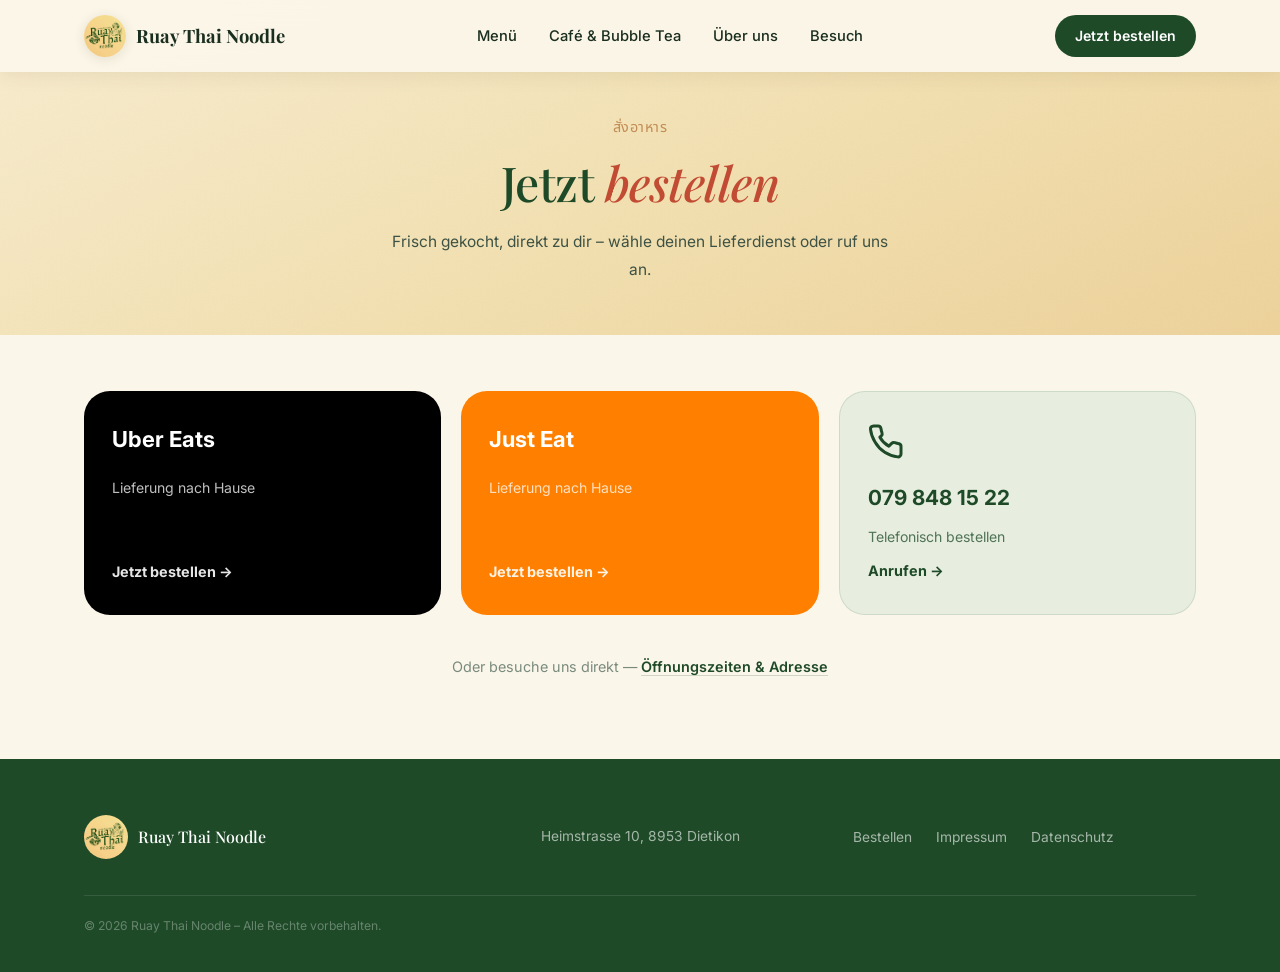
==== bestellen.html @ c6b11871 "Consolidate CSS/JS, unify nav, replace shop with delivery links - Migrate index.html to shared style" ====
<!DOCTYPE html>
<html lang="de">
<head>
  <meta charset="UTF-8" />
  <meta name="viewport" content="width=device-width, initial-scale=1.0" />

  <title>Bestellen – Ruay Thai Noodle Dietikon</title>
  <meta name="description" content="Thai Essen bestellen bei Ruay Thai Noodle in Dietikon – über Uber Eats, Just Eat oder telefonisch unter 079 848 15 22." />
  <link rel="canonical" href="https://ruay-thai-noodle.ch/bestellen" />

  <meta property="og:type"        content="website" />
  <meta property="og:url"         content="https://ruay-thai-noodle.ch/bestellen" />
  <meta property="og:title"       content="Bestellen – Ruay Thai Noodle" />
  <meta property="og:description" content="Thai Essen bestellen über Uber Eats, Just Eat oder telefonisch." />
  <meta property="og:image"       content="https://ruay-thai-noodle.ch/Bilder/thai_streetfood.jpg" />

  <link rel="icon"             href="Bilder/Logo.avif" type="image/avif" />
  <link rel="apple-touch-icon" href="Bilder/Logo.avif" />
  <meta name="theme-color" content="#1E4A28" />

  <link rel="preconnect" href="https://fonts.googleapis.com" />
  <link rel="preconnect" href="https://fonts.gstatic.com" crossorigin />
  <link href="https://fonts.googleapis.com/css2?family=Playfair+Display:ital,wght@0,500;0,700;1,500&family=Inter:wght@300;400;500;600&family=Noto+Sans+Thai:wght@400;600&display=swap" rel="stylesheet" />

  <link rel="stylesheet" href="assets/css/style.css" />

  <script type="application/ld+json">
  {
    "@context": "https://schema.org",
    "@type": "BreadcrumbList",
    "itemListElement": [
      { "@type": "ListItem", "position": 1, "name": "Startseite", "item": "https://ruay-thai-noodle.ch" },
      { "@type": "ListItem", "position": 2, "name": "Bestellen", "item": "https://ruay-thai-noodle.ch/bestellen" }
    ]
  }
  </script>
</head>

<body>

  <!-- ══════════════════════════════════════════════
       NAVIGATION
  ══════════════════════════════════════════════ -->
  <header id="navbar" class="scrolled visible" role="banner">
    <div class="container">
      <div class="nav-inner">

        <a href="/" class="nav-brand" aria-label="Ruay Thai Noodle – Startseite">
          <div class="nav-logo">
            <img src="Bilder/Logo.avif" alt="Ruay Thai Noodle Logo" width="48" height="48" />
          </div>
          <span class="nav-brand-name">Ruay Thai Noodle</span>
        </a>

        <nav aria-label="Hauptnavigation">
          <ul>
            <li><a href="/#menu">Menü</a></li>
            <li><a href="/#cafe">Café &amp; Bubble Tea</a></li>
            <li><a href="/#ueber-uns">Über uns</a></li>
            <li><a href="/#besuch">Besuch</a></li>
          </ul>
        </nav>

        <a href="/bestellen" class="nav-cta">Jetzt bestellen</a>

        <button class="hamburger" id="hamburger" aria-label="Menü öffnen" aria-expanded="false">
          <span></span><span></span><span></span>
        </button>

      </div>
    </div>
  </header>

  <div class="nav-mobile" id="navMobile" role="dialog" aria-label="Mobilnavigation">
    <ul>
      <li><a href="/#menu">Menü</a></li>
      <li><a href="/#cafe">Café &amp; Bubble Tea</a></li>
      <li><a href="/#ueber-uns">Über uns</a></li>
      <li><a href="/#besuch">Besuch</a></li>
    </ul>
    <a href="/bestellen" class="mobile-cta">Jetzt bestellen</a>
  </div>


  <!-- ══════════════════════════════════════════════
       BANNER
  ══════════════════════════════════════════════ -->
  <div class="order-banner grain">
    <div class="container">
      <p class="order-banner-thai">สั่งอาหาร</p>
      <h1>Jetzt <em>bestellen</em></h1>
      <p class="order-banner-sub">Frisch gekocht, direkt zu dir – wähle deinen Lieferdienst oder ruf uns an.</p>
    </div>
  </div>


  <!-- ══════════════════════════════════════════════
       BESTELLOPTIONEN
  ══════════════════════════════════════════════ -->
  <main>
    <div class="container">
      <div class="order-options">

        <!-- Uber Eats -->
        <a href="https://www.ubereats.com/ch-de/store/ruay-thai-noodle-takeaway/bPU6_3ZpRoq9q1JwL7ssKA" target="_blank" rel="noopener noreferrer" class="order-card order-card--uber">
          <div class="order-card-logo">
            <svg width="120" height="32" viewBox="0 0 120 32" fill="none" aria-label="Uber Eats">
              <text x="0" y="24" font-family="'Inter', sans-serif" font-size="22" font-weight="700" fill="#fff">Uber Eats</text>
            </svg>
          </div>
          <p class="order-card-desc">Lieferung nach Hause</p>
          <span class="order-card-cta">Jetzt bestellen →</span>
        </a>

        <!-- Just Eat -->
        <a href="https://www.just-eat.ch/speisekarte/ruay-thai-nudeln" target="_blank" rel="noopener noreferrer" class="order-card order-card--justeat">
          <div class="order-card-logo">
            <svg width="110" height="32" viewBox="0 0 110 32" fill="none" aria-label="Just Eat">
              <text x="0" y="24" font-family="'Inter', sans-serif" font-size="22" font-weight="700" fill="#fff">Just Eat</text>
            </svg>
          </div>
          <p class="order-card-desc">Lieferung nach Hause</p>
          <span class="order-card-cta">Jetzt bestellen →</span>
        </a>

        <!-- Telefon -->
        <a href="tel:+41798481522" class="order-card order-card--phone">
          <div class="order-card-logo">
            <svg width="36" height="36" viewBox="0 0 24 24" fill="none" stroke="currentColor" stroke-width="2" stroke-linecap="round" stroke-linejoin="round" aria-hidden="true">
              <path d="M22 16.92v3a2 2 0 0 1-2.18 2 19.79 19.79 0 0 1-8.63-3.07A19.5 19.5 0 0 1 4.69 12 19.79 19.79 0 0 1 1.65 3.44 2 2 0 0 1 3.62 1.26h3a2 2 0 0 1 2 1.72 12.84 12.84 0 0 0 .7 2.81 2 2 0 0 1-.45 2.11L7.91 8.77a16 16 0 0 0 6 6l1.87-1.87a2 2 0 0 1 2.11-.45 12.84 12.84 0 0 0 2.81.7A2 2 0 0 1 22 15.25z"/>
            </svg>
          </div>
          <p class="order-card-number">079 848 15 22</p>
          <p class="order-card-desc">Telefonisch bestellen</p>
          <span class="order-card-cta">Anrufen →</span>
        </a>

      </div>

      <p class="order-note">
        Oder besuche uns direkt — <a href="/#besuch">Öffnungszeiten &amp; Adresse</a>
      </p>
    </div>
  </main>


  <!-- Footer -->
  <footer>
    <div class="container">
      <div class="footer-inner">
        <div class="footer-brand">
          <div class="footer-logo">
            <img src="Bilder/Logo.avif" alt="Ruay Thai Noodle Logo" width="44" height="44" />
          </div>
          <span class="footer-name">Ruay Thai Noodle</span>
        </div>
        <div class="footer-address">
          Heimstrasse 10, 8953 Dietikon
        </div>
        <nav class="footer-nav" aria-label="Footer Navigation">
          <a href="/bestellen">Bestellen</a>
          <a href="/impressum">Impressum</a>
          <a href="/datenschutz">Datenschutz</a>
        </nav>
      </div>
      <hr class="footer-divider" />
      <div class="footer-bottom">
        <p class="footer-copy">&copy; <span id="year"></span> Ruay Thai Noodle – Alle Rechte vorbehalten.</p>
      </div>
    </div>
  </footer>


  <script src="assets/js/main.js" defer></script>
</body>
</html>
---- assets/css/style.css ----
/* ============================================================
   RUAY THAI NOODLE — Global Stylesheet
   Fonts loaded via <link> in HTML
   ============================================================ */

/* ─── Design Tokens ─── */
:root {
  --bg-from:    #F8EDD0;
  --bg-mid:     #F2DFAF;
  --bg-to:      #EDD199;
  --green:      #1E4A28;
  --green-mid:  #2E6B3E;
  --chili:      #C24B33;
  --ocher:      #B5773D;
  --cream:      #FBF6EA;
  --calm-green: #E7EEDF;
  --white:      #FEFCF7;
  --text:       #1A2E1F;
  --text-mid:   #3D5244;
  --text-light: #7A8B7E;

  --shadow-sm:  0 2px 12px rgba(74,52,20,.12);
  --shadow-md:  0 4px 28px rgba(74,52,20,.16);
  --shadow-lg:  0 10px 52px rgba(74,52,20,.22);

  --r-sm:   16px;
  --r-md:   26px;
  --r-lg:   44px;
  --r-pill: 50px;

  --nav-h: 72px;
  --t:     .32s cubic-bezier(.4,0,.2,1);
}

/* ─── Reset ─── */
*, *::before, *::after { box-sizing: border-box; margin: 0; padding: 0; }
html { scroll-behavior: smooth; font-size: 16px; }
body {
  font-family: 'Inter', sans-serif;
  background: var(--cream);
  color: var(--text);
  line-height: 1.65;
  overflow-x: hidden;
}
img { display: block; max-width: 100%; }
a { text-decoration: none; color: inherit; }
ul { list-style: none; }
button { font-family: inherit; cursor: pointer; border: none; background: none; }

/* ─── Container ─── */
.container {
  width: 100%;
  max-width: 1160px;
  margin: 0 auto;
  padding: 0 24px;
}

/* ─── Buttons ─── */
.btn {
  display: inline-flex;
  align-items: center;
  gap: 8px;
  padding: 13px 26px;
  border-radius: var(--r-pill);
  font-family: 'Inter', sans-serif;
  font-size: .93rem;
  font-weight: 600;
  transition: var(--t);
  cursor: pointer;
  white-space: nowrap;
  border: 2px solid transparent;
}
.btn-green  { background: var(--green); color: #fff; border-color: var(--green); }
.btn-green:hover  { background: #163820; border-color: #163820; transform: translateY(-2px); box-shadow: var(--shadow-md); }
.btn-chili  { background: var(--chili); color: #fff; border-color: var(--chili); }
.btn-chili:hover  { background: #a63d29; border-color: #a63d29; transform: translateY(-2px); box-shadow: var(--shadow-md); }
.btn-outline { background: transparent; color: var(--green); border-color: var(--green); }
.btn-outline:hover { background: var(--green); color: #fff; transform: translateY(-2px); }
.btn-outline-white { background: transparent; color: #fff; border-color: rgba(255,255,255,.7); }
.btn-outline-white:hover { background: rgba(255,255,255,.12); border-color: #fff; }

/* ─── Section base ─── */
section { padding: 96px 0; }

.section-label {
  display: inline-block;
  font-size: .78rem;
  font-weight: 700;
  letter-spacing: .12em;
  text-transform: uppercase;
  color: var(--ocher);
  margin-bottom: 12px;
}
.section-title {
  font-family: 'Playfair Display', serif;
  font-size: clamp(1.8rem, 3.5vw, 2.6rem);
  font-weight: 700;
  letter-spacing: -0.01em;
  color: var(--green);
  line-height: 1.2;
  margin-bottom: 16px;
}
.section-title em { font-style: italic; color: var(--chili); }
.section-sub {
  font-size: 1rem;
  color: var(--text-mid);
  max-width: 560px;
  line-height: 1.75;
}
.section-header { text-align: center; margin-bottom: 56px; }
.section-header .section-sub { margin: 0 auto; }

/* ─── Grain texture ─── */
.grain { position: relative; }
.grain::after {
  content: '';
  position: absolute;
  inset: 0;
  background-image: url("data:image/svg+xml,%3Csvg xmlns='http://www.w3.org/2000/svg' width='200' height='200'%3E%3Cfilter id='n'%3E%3CfeTurbulence type='fractalNoise' baseFrequency='0.75' numOctaves='4' stitchTiles='stitch'/%3E%3CfeColorMatrix type='saturate' values='0'/%3E%3C/filter%3E%3Crect width='200' height='200' filter='url(%23n)' opacity='0.04'/%3E%3C/svg%3E");
  pointer-events: none;
  z-index: 0;
  border-radius: inherit;
}
.grain > * { position: relative; z-index: 1; }

/* ─── Scroll reveal ─── */
.reveal { opacity: 0; transform: translateY(24px); transition: opacity .6s ease, transform .6s ease; }
.reveal.visible { opacity: 1; transform: none; }
.reveal-d1 { transition-delay: .1s; }
.reveal-d2 { transition-delay: .2s; }
.reveal-d3 { transition-delay: .3s; }

/* ============================================================
   NAVIGATION
   ============================================================ */
#navbar {
  position: fixed;
  top: 0; left: 0; right: 0;
  z-index: 100;
  height: var(--nav-h);
  opacity: 0;
  transform: translateY(-6px);
  pointer-events: none;
  transition: opacity var(--t), transform var(--t), background var(--t), box-shadow var(--t);
}
#navbar.visible {
  opacity: 1;
  transform: translateY(0);
  pointer-events: all;
}
#navbar.scrolled {
  background: rgba(251,246,234,.96);
  backdrop-filter: blur(14px);
  -webkit-backdrop-filter: blur(14px);
  box-shadow: 0 1px 20px rgba(74,52,20,.10);
}
.nav-inner {
  display: flex;
  align-items: center;
  justify-content: space-between;
  height: var(--nav-h);
  gap: 24px;
}
.nav-brand { display: flex; align-items: center; gap: 10px; flex-shrink: 0; }
.nav-logo { width: 42px; height: 42px; border-radius: 50%; overflow: hidden; box-shadow: var(--shadow-sm); flex-shrink: 0; }
.nav-logo img { width: 100%; height: 100%; object-fit: cover; }
.nav-brand-name { font-family: 'Playfair Display', serif; font-size: 1.15rem; font-weight: 700; color: var(--text); white-space: nowrap; }
nav ul { display: flex; align-items: center; gap: 4px; }
nav ul a {
  display: inline-block;
  padding: 8px 14px;
  border-radius: 50px;
  font-size: .92rem;
  font-weight: 500;
  color: var(--text);
  transition: background var(--t), color var(--t);
}
nav ul a:hover, nav ul a.active {
  background: var(--calm-green);
  color: var(--green);
}
.nav-cta {
  flex-shrink: 0;
  display: inline-flex;
  align-items: center;
  gap: 6px;
  padding: 9px 20px;
  border-radius: var(--r-pill);
  font-size: .88rem;
  font-weight: 600;
  background: var(--green);
  color: #fff;
  transition: var(--t);
  white-space: nowrap;
}
.nav-cta:hover {
  background: var(--green-mid);
  transform: translateY(-1px);
  box-shadow: 0 4px 14px rgba(30,74,40,.25);
}

/* Hamburger */
.hamburger { display: none; flex-direction: column; justify-content: center; gap: 5px; padding: 4px; width: 40px; height: 40px; cursor: pointer; border: none; background: none; flex-shrink: 0; }
.hamburger span { display: block; width: 24px; height: 2px; background: var(--green); border-radius: 2px; transition: var(--t); }
.hamburger.open span:nth-child(1) { transform: translateY(7px) rotate(45deg); }
.hamburger.open span:nth-child(2) { opacity: 0; }
.hamburger.open span:nth-child(3) { transform: translateY(-7px) rotate(-45deg); }

/* Mobile nav */
.nav-mobile {
  display: none;
  position: fixed;
  top: var(--nav-h); left: 0; right: 0;
  background: rgba(251,246,234,.98);
  backdrop-filter: blur(16px);
  -webkit-backdrop-filter: blur(16px);
  z-index: 300;
  padding: 16px 24px 24px;
  transform: translateY(-8px);
  opacity: 0;
  pointer-events: none;
  transition: transform var(--t), opacity var(--t);
  box-shadow: 0 8px 24px rgba(74,52,20,.10);
}
.nav-mobile.open { transform: translateY(0); opacity: 1; pointer-events: all; }
.nav-mobile ul { flex-direction: column; gap: 0; align-items: stretch; }
.nav-mobile ul a { display: block; padding: 12px 16px; font-size: 1.1rem; font-weight: 500; color: var(--text); border-radius: 10px; }
.nav-mobile ul a:hover { background: var(--calm-green); }
.nav-mobile .mobile-cta { display: block; margin-top: 16px; text-align: center; padding: 14px 20px; background: var(--chili); color: #fff; border-radius: 50px; font-weight: 600; transition: background var(--t); }
.nav-mobile .mobile-cta:hover { background: #a63d29; }

/* ============================================================
   HERO — Stacked Layout (image top, text bottom)
   ============================================================ */
#hero {
  display: flex;
  flex-direction: column;
  height: 100vh;
  padding: 0;
}
.hero-top {
  position: relative;
  flex: 0 0 50%;
  overflow: hidden;
}
.hero-top img {
  position: absolute;
  inset: 0;
  width: 100%;
  height: 100%;
  object-fit: cover;
  object-position: center 40%;
}
.hero-bottom {
  flex: 0 0 50%;
  background: linear-gradient(155deg, var(--bg-from) 0%, var(--bg-mid) 55%, var(--bg-to) 100%);
  display: flex;
  align-items: center;
  justify-content: center;
  padding: 32px 24px;
  overflow: hidden;
}
.hero-content { max-width: 680px; width: 100%; text-align: center; }
.hero-thai {
  font-family: 'Noto Sans Thai', sans-serif;
  font-size: .9rem;
  color: var(--ocher);
  opacity: .8;
  margin-bottom: 18px;
  letter-spacing: .03em;
}
.hero-h1 {
  font-family: 'Playfair Display', serif;
  font-size: clamp(2.2rem, 4vw, 3.4rem);
  font-weight: 500;
  letter-spacing: -0.01em;
  color: var(--green);
  line-height: 1.18;
  margin-bottom: 20px;
}
.hero-h1 em { font-style: italic; color: var(--chili); }
.hero-sub {
  font-size: 1rem;
  color: var(--text-mid);
  line-height: 1.75;
  margin-bottom: 36px;
  max-width: 520px;
  margin-left: auto;
  margin-right: auto;
}
.hero-ctas { display: flex; gap: 12px; flex-wrap: wrap; margin-bottom: 36px; justify-content: center; }
.hero-trust { display: flex; flex-wrap: wrap; gap: 20px; justify-content: center; }
.trust-item { display: flex; align-items: center; gap: 7px; font-size: .82rem; color: var(--text-mid); font-weight: 500; }
.trust-dot { width: 5px; height: 5px; border-radius: 50%; background: var(--ocher); flex-shrink: 0; }

/* ============================================================
   LAUFBAND
   ============================================================ */
.ticker {
  background: var(--green);
  padding: 13px 0;
  overflow: hidden;
}
.ticker-track {
  display: flex;
  animation: ticker-run 28s linear infinite;
  width: max-content;
}
.ticker-track:hover { animation-play-state: paused; }
.ticker-item {
  display: flex;
  align-items: center;
  gap: 0;
  font-size: .85rem;
  font-weight: 600;
  color: rgba(255,255,255,.85);
  white-space: nowrap;
  padding: 0 28px;
}
.ticker-name { color: var(--chili); }
.ticker-sep { color: rgba(255,255,255,.25); padding: 0 4px; font-size: 1rem; }
@keyframes ticker-run {
  from { transform: translateX(0); }
  to   { transform: translateX(-50%); }
}

/* ============================================================
   FOTO-BAND
   ============================================================ */
#fotoband { padding: 64px 0; background: var(--cream); }
.photo-band { display: grid; grid-template-columns: 1fr 1fr 1fr; gap: 20px; align-items: end; }
.photo-band-item { border-radius: var(--r-md); overflow: hidden; box-shadow: var(--shadow-md); aspect-ratio: 3/4; }
.photo-band-item.lift { transform: translateY(-28px); box-shadow: var(--shadow-lg); }
.photo-band-item img { width: 100%; height: 100%; object-fit: cover; transition: transform .55s ease; }
.photo-band-item:hover img { transform: scale(1.04); }

/* ============================================================
   MENÜ
   ============================================================ */
#menu { background: linear-gradient(180deg, var(--cream) 0%, var(--bg-from) 100%); }

.menu-chips { display: flex; gap: 10px; flex-wrap: wrap; justify-content: center; margin-bottom: 44px; }
.chip {
  padding: 10px 22px;
  border-radius: var(--r-pill);
  font-size: .86rem;
  font-weight: 600;
  border: 1.5px solid rgba(30,74,40,.18);
  color: var(--text-mid);
  background: var(--white);
  transition: var(--t);
  cursor: pointer;
}
.chip:hover { border-color: var(--green); color: var(--green); }
.chip.active { background: var(--green); color: #fff; border-color: var(--green); }

.menu-panel { display: none; }
.menu-panel.active { display: block; }

/* Broth banner */
.broth-banner {
  display: flex;
  align-items: center;
  gap: 14px;
  flex-wrap: wrap;
  background: var(--calm-green);
  border-radius: var(--r-sm);
  padding: 14px 20px;
  margin-bottom: 20px;
  font-size: .86rem;
  color: var(--text-mid);
}
.broth-banner strong { color: var(--green); }
.broth-chip {
  padding: 4px 12px;
  background: var(--white);
  border-radius: var(--r-pill);
  font-size: .78rem;
  font-weight: 600;
  color: var(--green);
  border: 1px solid rgba(30,74,40,.12);
}

/* Dish list */
.dish-list { display: flex; flex-direction: column; gap: 3px; }
.dish-row {
  display: grid;
  grid-template-columns: 32px 1fr auto auto;
  gap: 16px;
  align-items: start;
  padding: 16px 18px;
  background: var(--white);
  border-radius: var(--r-sm);
  transition: box-shadow var(--t), transform var(--t);
}
.dish-row:hover { box-shadow: var(--shadow-sm); transform: translateX(4px); }
.dish-num {
  font-family: 'Playfair Display', serif;
  font-size: 1.05rem;
  font-weight: 500;
  color: var(--ocher);
  line-height: 1.5;
}
.dish-body h3 { font-family: 'Playfair Display', serif; font-size: .97rem; font-weight: 500; color: var(--text); margin-bottom: 4px; line-height: 1.35; }
.dish-body p { font-size: .8rem; color: var(--text-light); line-height: 1.55; }
.dish-variants { margin-top: 8px; display: flex; flex-direction: column; gap: 2px; }
.dish-variant {
  display: flex;
  justify-content: space-between;
  font-size: .78rem;
  color: var(--text-mid);
  padding: 3px 0;
  border-bottom: 1px dashed rgba(30,74,40,.09);
  gap: 12px;
}
.dish-variant:last-child { border-bottom: none; }
.dish-variant .v-price { color: var(--chili); font-weight: 700; white-space: nowrap; }
.price-tag {
  font-size: .82rem;
  font-weight: 700;
  color: var(--chili);
  background: rgba(194,75,51,.09);
  padding: 4px 10px;
  border-radius: var(--r-pill);
  white-space: nowrap;
  align-self: start;
  margin-top: 2px;
}
.order-btn {
  padding: 8px 16px;
  background: var(--green);
  color: #fff;
  border-radius: var(--r-pill);
  font-size: .78rem;
  font-weight: 600;
  transition: var(--t);
  white-space: nowrap;
  align-self: start;
  margin-top: 2px;
  display: inline-block;
}
.order-btn:hover { background: var(--chili); transform: scale(1.04); }

.menu-note { text-align: center; font-size: .8rem; color: var(--text-light); margin-top: 32px; line-height: 1.8; }

/* Café price grid */
.cafe-grid { display: grid; grid-template-columns: repeat(2, 1fr); gap: 16px; }
.price-card { background: var(--white); border-radius: var(--r-md); padding: 24px; box-shadow: var(--shadow-sm); }
.price-card-title {
  font-family: 'Playfair Display', serif;
  font-size: .97rem;
  font-weight: 500;
  color: var(--green);
  margin-bottom: 16px;
  padding-bottom: 12px;
  border-bottom: 1px solid rgba(30,74,40,.09);
}
.price-row {
  display: flex;
  justify-content: space-between;
  align-items: center;
  padding: 7px 0;
  font-size: .83rem;
  color: var(--text-mid);
  border-bottom: 1px solid rgba(0,0,0,.04);
  gap: 8px;
}
.price-row:last-child { border-bottom: none; }
.price-row span:last-child { font-weight: 600; color: var(--text); white-space: nowrap; }
.bubble-sizes { display: flex; gap: 8px; margin-bottom: 12px; }
.size-badge { padding: 3px 10px; border-radius: var(--r-pill); font-size: .76rem; font-weight: 700; background: var(--calm-green); color: var(--green); }
.bubble-items { display: flex; flex-direction: column; gap: 0; }
.bubble-item { display: flex; align-items: center; gap: 8px; font-size: .83rem; color: var(--text-mid); padding: 6px 0; border-bottom: 1px solid rgba(0,0,0,.04); }
.bubble-item:last-child { border-bottom: none; }
.bubble-dot { width: 5px; height: 5px; border-radius: 50%; background: var(--ocher); flex-shrink: 0; }

/* ============================================================
   INHABERIN-ZITAT
   ============================================================ */
#zitat { background: var(--calm-green); padding: 80px 0; }
.quote-inner {
  display: grid;
  grid-template-columns: 1fr auto;
  gap: 56px;
  align-items: center;
  max-width: 860px;
  margin: 0 auto;
}
.quote-mark { font-family: 'Playfair Display', serif; font-size: 5rem; line-height: 1; color: var(--ocher); opacity: .35; margin-bottom: -20px; }
blockquote {
  font-family: 'Playfair Display', serif;
  font-size: clamp(1.15rem, 2.2vw, 1.5rem);
  font-weight: 500;
  font-style: italic;
  color: var(--green);
  line-height: 1.58;
  margin-bottom: 20px;
}
.quote-author { font-size: .85rem; font-weight: 700; color: var(--text-mid); }
.quote-thai { font-family: 'Noto Sans Thai', sans-serif; font-size: .75rem; color: var(--ocher); opacity: .65; margin-top: 4px; }
.quote-img { width: 130px; height: 130px; border-radius: 50%; overflow: hidden; box-shadow: var(--shadow-md); flex-shrink: 0; }
.quote-img img { width: 100%; height: 100%; object-fit: cover; object-position: top center; }

/* ============================================================
   CAFÉ & BUBBLE TEA
   ============================================================ */
#cafe { background: var(--cream); }
.cafe-layout { display: grid; grid-template-columns: 1fr 1fr; gap: 64px; align-items: start; }
.cafe-img-wrap {
  border-radius: var(--r-lg);
  overflow: hidden;
  box-shadow: var(--shadow-md);
  aspect-ratio: 4/5;
  position: sticky;
  top: calc(var(--nav-h) + 24px);
}
.cafe-img-wrap img { width: 100%; height: 100%; object-fit: cover; }

/* ============================================================
   ÜBER UNS
   ============================================================ */
#ueber-uns { background: linear-gradient(180deg, var(--bg-from) 0%, var(--cream) 100%); }
.about-layout { display: grid; grid-template-columns: 1fr 1fr; gap: 72px; align-items: center; }
.about-text p { font-size: 1rem; color: var(--text-mid); line-height: 1.8; margin-bottom: 18px; }
.about-text p:last-child { margin-bottom: 0; }
.about-img-wrap { border-radius: var(--r-lg); overflow: hidden; box-shadow: var(--shadow-md); aspect-ratio: 3/4; }
.about-img-wrap img { width: 100%; height: 100%; object-fit: cover; object-position: top center; }

/* ============================================================
   BESUCH
   ============================================================ */
#besuch { background: var(--calm-green); }
.visit-layout { display: grid; grid-template-columns: 1fr 1fr; gap: 56px; align-items: start; }
.visit-info { display: flex; flex-direction: column; gap: 40px; }
.info-block h3 { font-family: 'Playfair Display', serif; font-size: 1.15rem; font-weight: 500; color: var(--green); margin-bottom: 16px; }
.hours-table { width: 100%; border-collapse: collapse; font-size: .88rem; }
.hours-table td { padding: 10px 0; border-bottom: 1px solid rgba(30,74,40,.1); color: var(--text-mid); }
.hours-table tr:last-child td { border-bottom: none; }
.hours-table td:first-child { font-weight: 600; color: var(--text); width: 52%; }
.hours-table .closed { color: var(--text-light); font-style: italic; }
.hours-note { font-size: .76rem; color: var(--text-light); margin-top: 10px; }
.contact-row { display: flex; align-items: center; gap: 10px; font-size: .93rem; color: var(--text-mid); margin-bottom: 10px; }
.contact-row a { color: var(--green); font-weight: 600; transition: color var(--t); }
.contact-row a:hover { color: var(--chili); }
.contact-icon { font-size: 1rem; flex-shrink: 0; }
.map-wrap { border-radius: var(--r-lg); overflow: hidden; box-shadow: var(--shadow-md); height: 440px; }
.map-wrap iframe { width: 100%; height: 100%; border: none; }

/* ============================================================
   FOOTER
   ============================================================ */
footer { background: var(--green); color: rgba(255,255,255,.7); padding: 56px 0 36px; }
.footer-inner { display: grid; grid-template-columns: 1fr auto 1fr; gap: 32px; align-items: center; margin-bottom: 36px; }
.footer-brand { display: flex; align-items: center; gap: 10px; }
.footer-logo { width: 44px; height: 44px; border-radius: 50%; overflow: hidden; background: rgba(255,255,255,.1); }
.footer-logo img { width: 100%; height: 100%; object-fit: cover; }
.footer-name { font-family: 'Playfair Display', serif; font-size: 1rem; font-weight: 500; color: #fff; }
.footer-nav { display: flex; gap: 24px; justify-content: center; flex-wrap: wrap; }
.footer-nav a { font-size: .86rem; color: rgba(255,255,255,.6); transition: color var(--t); }
.footer-nav a:hover { color: #fff; }
.footer-right { display: flex; gap: 12px; justify-content: flex-end; flex-wrap: wrap; }
.footer-social-link {
  display: inline-flex;
  align-items: center;
  gap: 6px;
  padding: 7px 15px;
  border-radius: var(--r-pill);
  border: 1px solid rgba(255,255,255,.18);
  font-size: .8rem;
  color: rgba(255,255,255,.65);
  transition: var(--t);
}
.footer-social-link:hover { background: rgba(255,255,255,.08); color: #fff; border-color: rgba(255,255,255,.4); }
.footer-address { font-size: .86rem; color: rgba(255,255,255,.6); line-height: 1.7; text-align: center; }
.footer-address a { color: rgba(255,255,255,.6); transition: color var(--t); }
.footer-address a:hover { color: #fff; }
.footer-divider { border: none; border-top: 1px solid rgba(255,255,255,.1); margin-bottom: 20px; }
.footer-bottom { display: flex; align-items: center; justify-content: space-between; flex-wrap: wrap; gap: 12px; }
.footer-copy { font-size: .76rem; color: rgba(255,255,255,.32); }
.footer-legal { display: flex; gap: 16px; }
.footer-legal a { font-size: .76rem; color: rgba(255,255,255,.4); transition: color var(--t); }
.footer-legal a:hover { color: rgba(255,255,255,.8); }

/* ============================================================
   BESTELLEN PAGE — specific styles
   ============================================================ */

/* Bestelloptionen */
main { padding: 56px 0 80px; }

.order-options {
  display: grid;
  grid-template-columns: 1fr 1fr 1fr;
  gap: 20px;
  margin-bottom: 40px;
}

.order-card {
  display: flex;
  flex-direction: column;
  gap: 10px;
  padding: 32px 28px;
  border-radius: var(--r-md);
  text-decoration: none;
  transition: transform var(--t), box-shadow var(--t);
  min-height: 200px;
}
.order-card:hover { transform: translateY(-4px); box-shadow: var(--shadow-lg); }

.order-card--uber  { background: #000; color: #fff; }
.order-card--justeat { background: #FF8000; color: #fff; }
.order-card--phone { background: var(--calm-green); color: var(--green); border: 1.5px solid rgba(30,74,40,.12); }

.order-card-logo { margin-bottom: 4px; }
.order-card-number { font-size: 1.3rem; font-weight: 700; margin: 0; }
.order-card-desc { font-size: .88rem; opacity: .75; margin: 0; flex: 1; }
.order-card-cta { font-size: .9rem; font-weight: 700; margin-top: auto; }
.order-card--uber .order-card-cta,
.order-card--justeat .order-card-cta { color: rgba(255,255,255,.9); }
.order-card--phone .order-card-cta { color: var(--green); }

.order-note { text-align: center; font-size: .9rem; color: var(--text-light); }
.order-note a { color: var(--green); font-weight: 600; border-bottom: 1px solid rgba(30,74,40,.2); transition: color var(--t); }
.order-note a:hover { color: var(--chili); }

/* Order banner */
.order-banner {
  background: linear-gradient(155deg, var(--bg-from) 0%, var(--bg-mid) 55%, var(--bg-to) 100%);
  padding: calc(var(--nav-h) + 44px) 0 52px;
  text-align: center;
}
.order-banner-thai {
  font-family: 'Noto Sans Thai', sans-serif;
  font-size: .9rem;
  color: var(--ocher);
  opacity: .8;
  margin-bottom: 14px;
  letter-spacing: .03em;
}
.order-banner h1 {
  font-family: 'Playfair Display', serif;
  font-size: clamp(2rem, 4vw, 3rem);
  font-weight: 500;
  letter-spacing: -0.01em;
  color: var(--green);
  line-height: 1.18;
  margin-bottom: 18px;
}
.order-banner h1 em { font-style: italic; color: var(--chili); }
.order-banner-sub {
  font-size: .97rem;
  color: var(--text-mid);
  line-height: 1.75;
  max-width: 500px;
  margin: 0 auto;
}
.order-banner-sub a {
  color: var(--green);
  font-weight: 600;
  border-bottom: 1px solid rgba(30,74,40,.3);
  transition: color var(--t), border-color var(--t);
}
.order-banner-sub a:hover { color: var(--chili); border-color: var(--chili); }

/* Category select (mobile dropdown) */
.menu-select { display: none; }

.shop-layout { display: grid; grid-template-columns: 1fr 360px; gap: 32px; align-items: start; padding: 48px 0 80px; }

/* Cart sidebar */
.cart-sidebar {
  position: sticky;
  top: calc(var(--nav-h) + 20px);
  background: var(--white);
  border-radius: var(--r-md);
  box-shadow: var(--shadow-md);
  overflow: hidden;
}
.cart-header {
  background: var(--green);
  color: #fff;
  padding: 18px 22px;
  display: flex;
  align-items: center;
  justify-content: space-between;
}
.cart-header h2 { font-family: 'Playfair Display', serif; font-size: 1.1rem; font-weight: 500; }
.cart-count {
  background: var(--chili);
  color: #fff;
  font-size: .75rem;
  font-weight: 700;
  padding: 3px 8px;
  border-radius: var(--r-pill);
  min-width: 22px;
  text-align: center;
}
.cart-body { padding: 20px 22px; min-height: 80px; }
.cart-empty { color: var(--text-light); font-size: .88rem; text-align: center; padding: 16px 0; }
.cart-item {
  display: flex;
  align-items: start;
  gap: 10px;
  padding: 10px 0;
  border-bottom: 1px solid rgba(30,74,40,.07);
  font-size: .84rem;
}
.cart-item:last-child { border-bottom: none; }
.cart-item-name { flex: 1; color: var(--text); font-weight: 500; line-height: 1.35; }
.cart-item-variant { font-size: .75rem; color: var(--text-light); margin-top: 2px; }
.cart-item-price { color: var(--chili); font-weight: 700; white-space: nowrap; }
.cart-item-remove { color: var(--text-light); font-size: 1rem; line-height: 1; cursor: pointer; transition: color var(--t); padding: 0 2px; }
.cart-item-remove:hover { color: var(--chili); }
.cart-qty { display: flex; align-items: center; gap: 6px; }
.cart-qty button { width: 22px; height: 22px; border-radius: 50%; background: var(--calm-green); color: var(--green); font-weight: 700; font-size: .9rem; display: flex; align-items: center; justify-content: center; transition: var(--t); }
.cart-qty button:hover { background: var(--green); color: #fff; }
.cart-qty span { font-weight: 600; min-width: 16px; text-align: center; font-size: .85rem; }
.cart-total {
  display: flex;
  justify-content: space-between;
  align-items: center;
  padding: 14px 22px;
  border-top: 2px solid rgba(30,74,40,.1);
  font-weight: 700;
  font-size: .95rem;
  color: var(--text);
}
.cart-total-amount { color: var(--chili); font-size: 1.1rem; }
.cart-checkout { padding: 0 22px 22px; }
.cart-checkout .btn { width: 100%; justify-content: center; }

/* Checkout form */
.checkout-form { margin-top: 20px; display: flex; flex-direction: column; gap: 14px; }
.checkout-form.hidden { display: none; }
.form-group { display: flex; flex-direction: column; gap: 6px; }
.form-group label { font-size: .8rem; font-weight: 600; color: var(--text-mid); }
.form-group input,
.form-group select,
.form-group textarea {
  padding: 11px 14px;
  border: 1.5px solid rgba(30,74,40,.18);
  border-radius: var(--r-sm);
  font-family: 'Inter', sans-serif;
  font-size: .88rem;
  color: var(--text);
  background: var(--white);
  transition: border-color var(--t);
  width: 100%;
}
.form-group input:focus,
.form-group select:focus,
.form-group textarea:focus {
  outline: none;
  border-color: var(--green);
}
.form-group textarea { resize: vertical; min-height: 72px; }
.form-row { display: grid; grid-template-columns: 1fr 1fr; gap: 10px; }
.form-hint { font-size: .74rem; color: var(--text-light); }
.form-success {
  background: var(--calm-green);
  border-radius: var(--r-md);
  padding: 24px;
  text-align: center;
  display: none;
}
.form-success h3 { font-family: 'Playfair Display', serif; font-size: 1.3rem; color: var(--green); margin-bottom: 8px; }
.form-success p { font-size: .9rem; color: var(--text-mid); }

/* Shop menu — dish rows with add button */
.add-btn {
  width: 32px;
  height: 32px;
  border-radius: 50%;
  background: var(--green);
  color: #fff;
  font-size: 1.2rem;
  font-weight: 300;
  display: flex;
  align-items: center;
  justify-content: center;
  transition: var(--t);
  flex-shrink: 0;
  align-self: center;
  line-height: 1;
}
.add-btn:hover { background: var(--chili); transform: scale(1.1); }

/* Variant modal */
.modal-overlay {
  position: fixed;
  inset: 0;
  background: rgba(20,35,22,.5);
  z-index: 200;
  display: flex;
  align-items: center;
  justify-content: center;
  padding: 20px;
  opacity: 0;
  pointer-events: none;
  transition: opacity var(--t);
}
.modal-overlay.open { opacity: 1; pointer-events: all; }
.modal {
  background: var(--white);
  border-radius: var(--r-md);
  padding: 28px;
  max-width: 420px;
  width: 100%;
  box-shadow: var(--shadow-lg);
  transform: translateY(16px);
  transition: transform var(--t);
}
.modal-overlay.open .modal { transform: translateY(0); }
.modal h3 { font-family: 'Playfair Display', serif; font-size: 1.2rem; font-weight: 500; color: var(--green); margin-bottom: 6px; }
.modal-desc { font-size: .85rem; color: var(--text-light); margin-bottom: 20px; }
.modal-options { display: flex; flex-direction: column; gap: 8px; margin-bottom: 20px; }
.modal-option {
  display: flex;
  align-items: center;
  justify-content: space-between;
  padding: 12px 16px;
  border: 1.5px solid rgba(30,74,40,.12);
  border-radius: var(--r-sm);
  cursor: pointer;
  transition: var(--t);
  font-size: .9rem;
}
.modal-option:hover,
.modal-option.selected { border-color: var(--green); background: var(--calm-green); }
.modal-option .opt-price { font-weight: 700; color: var(--chili); }
.modal-actions { display: flex; gap: 10px; }
.modal-actions .btn { flex: 1; justify-content: center; }

/* Mobile cart bar */
.cart-bar-mobile {
  display: none;
  position: fixed;
  bottom: calc(20px + env(safe-area-inset-bottom, 0px));
  left: 20px;
  right: 20px;
  z-index: 90;
  background: var(--green);
  color: #fff;
  border-radius: var(--r-pill);
  padding: 16px 24px;
  box-shadow: var(--shadow-lg);
  align-items: center;
  justify-content: space-between;
  gap: 12px;
  cursor: pointer;
  transition: var(--t);
}
.cart-bar-mobile:hover { background: #163820; }
.cart-bar-mobile.visible { display: flex; }
.cart-bar-info { display: flex; align-items: center; gap: 10px; font-size: .9rem; font-weight: 600; }
.cart-bar-total { font-size: 1rem; font-weight: 700; color: var(--bg-from); }

/* Mobile drawer */
.cart-drawer {
  display: none;
  position: fixed;
  bottom: 0; left: 0; right: 0;
  z-index: 150;
  background: var(--white);
  border-radius: var(--r-md) var(--r-md) 0 0;
  box-shadow: 0 -8px 40px rgba(74,52,20,.18);
  transform: translateY(100%);
  transition: transform var(--t);
  max-height: 90vh;
  overflow-y: auto;
  pointer-events: none;
}
.cart-drawer.open { transform: translateY(0); pointer-events: auto; }
.drawer-backdrop {
  display: none;
  position: fixed;
  inset: 0;
  background: rgba(20,35,22,.45);
  z-index: 140;
  opacity: 0;
  transition: opacity var(--t);
}
.drawer-backdrop.open { opacity: 1; }
.drawer-handle { width: 40px; height: 4px; border-radius: 2px; background: rgba(30,74,40,.18); margin: 14px auto 0; }

/* ============================================================
   RESPONSIVE
   ============================================================ */
@media (max-width: 960px) {
  /* Hero – bleibt 100vh, halbe/halbe */

  /* Layouts */
  .about-layout,
  .cafe-layout { grid-template-columns: 1fr; gap: 40px; }
  .cafe-img-wrap { position: static; aspect-ratio: 16/10; }
  .visit-layout { grid-template-columns: 1fr; gap: 40px; }
  .map-wrap { height: 320px; }

  /* Quote */
  .quote-inner { grid-template-columns: 1fr; text-align: center; gap: 28px; }
  .quote-img { margin: 0 auto; }

  /* Footer */
  .footer-inner { grid-template-columns: 1fr; gap: 20px; text-align: center; }
  .footer-brand { justify-content: center; }
  .footer-right { justify-content: center; }
  .footer-bottom { flex-direction: column; align-items: center; }

  /* Shop */
  .shop-layout { grid-template-columns: 1fr; }
  .cart-sidebar { display: block; position: static; }
  .cart-sidebar .cart-header,
  .cart-sidebar .cart-body,
  .cart-sidebar #cartTotalRow,
  .cart-sidebar .cart-checkout { display: none !important; }
  .cart-bar-mobile.visible { display: flex; }
  .cart-drawer { display: block; pointer-events: none; }
  .drawer-backdrop { display: block; pointer-events: none; }
  .drawer-backdrop.open { pointer-events: auto; }
}

@media (max-width: 768px) {
  :root { --nav-h: 64px; }
  section { padding: 48px 0; }

  nav { display: none; }
  .nav-cta { display: none !important; }
  .hamburger { display: flex; }
  .nav-mobile { display: block; }

  /* ── Bestellen Optionen ── */
  .order-options { grid-template-columns: 1fr; gap: 14px; }
  main { padding: 32px 0 60px; }

  /* ── Bestellen banner ── */
  .order-banner { padding: calc(var(--nav-h) + 14px) 0 22px; }
  .order-banner-thai { margin-bottom: 8px; }
  .order-banner h1 { font-size: clamp(1.5rem, 6.5vw, 2rem); margin-bottom: 10px; }
  .order-banner-sub { font-size: .86rem; }
  .order-banner-sub br { display: none; }
  .shop-layout { padding-top: 20px; }

  /* ── Category select (Dropdown statt Chips) ── */
  .menu-chips { display: none; }
  .menu-select {
    display: block;
    width: 100%;
    padding: 14px 48px 14px 16px;
    border: 1.5px solid rgba(30,74,40,.2);
    border-radius: var(--r-sm);
    font-family: 'Inter', sans-serif;
    font-size: 1rem;
    font-weight: 600;
    color: var(--green);
    background: var(--white);
    background-image: url("data:image/svg+xml,%3Csvg xmlns='http://www.w3.org/2000/svg' width='16' height='16' viewBox='0 0 24 24' fill='none' stroke='%231E4A28' stroke-width='2.5' stroke-linecap='round' stroke-linejoin='round'%3E%3Cpolyline points='6 9 12 15 18 9'/%3E%3C/svg%3E");
    background-repeat: no-repeat;
    background-position: right 16px center;
    appearance: none;
    -webkit-appearance: none;
    margin-bottom: 20px;
    cursor: pointer;
  }

  /* ── Broth banner ── */
  .broth-banner { gap: 8px; padding: 12px 16px; font-size: .82rem; }
  .broth-note { display: none; }

  /* ── Dish rows ── */
  .dish-row { grid-template-columns: 1fr auto auto; gap: 10px; padding: 12px 14px; }
  .dish-num { display: none; }
  .price-tag { display: flex; align-items: center; background: none; padding: 0; font-size: .78rem; }
  .dish-variant .v-price { display: inline; }
  .dish-body h3 { font-size: .9rem; }
  .dish-body p { font-size: .78rem; }
  .add-btn { width: 44px; height: 44px; font-size: 1.2rem; }

  /* ── Main container padding ── */
  #abholung .container { padding: 0 16px; }

  /* ── Checkout form ── */
  .form-row { grid-template-columns: 1fr; }
  .checkout-form { padding: 0; }

  /* ── Index page – Hero ── */
  #hero { height: auto; }
  .hero-top { flex: 0 0 40vh; min-height: 220px; }
  .hero-bottom { flex: 1 1 auto; overflow: visible; padding: 24px 20px 44px; }
  .hero-thai { margin-bottom: 12px; }
  .hero-h1 { font-size: clamp(1.8rem, 7.5vw, 2.6rem); margin-bottom: 14px; }
  .hero-sub { margin-bottom: 22px; }
  .hero-ctas { flex-direction: column; align-items: center; margin-bottom: 22px; }
  .hero-trust { gap: 14px; }

  .photo-band { grid-template-columns: 1fr; gap: 14px; }
  .photo-band-item.lift { transform: none; }
  .cafe-grid { grid-template-columns: 1fr; }
}
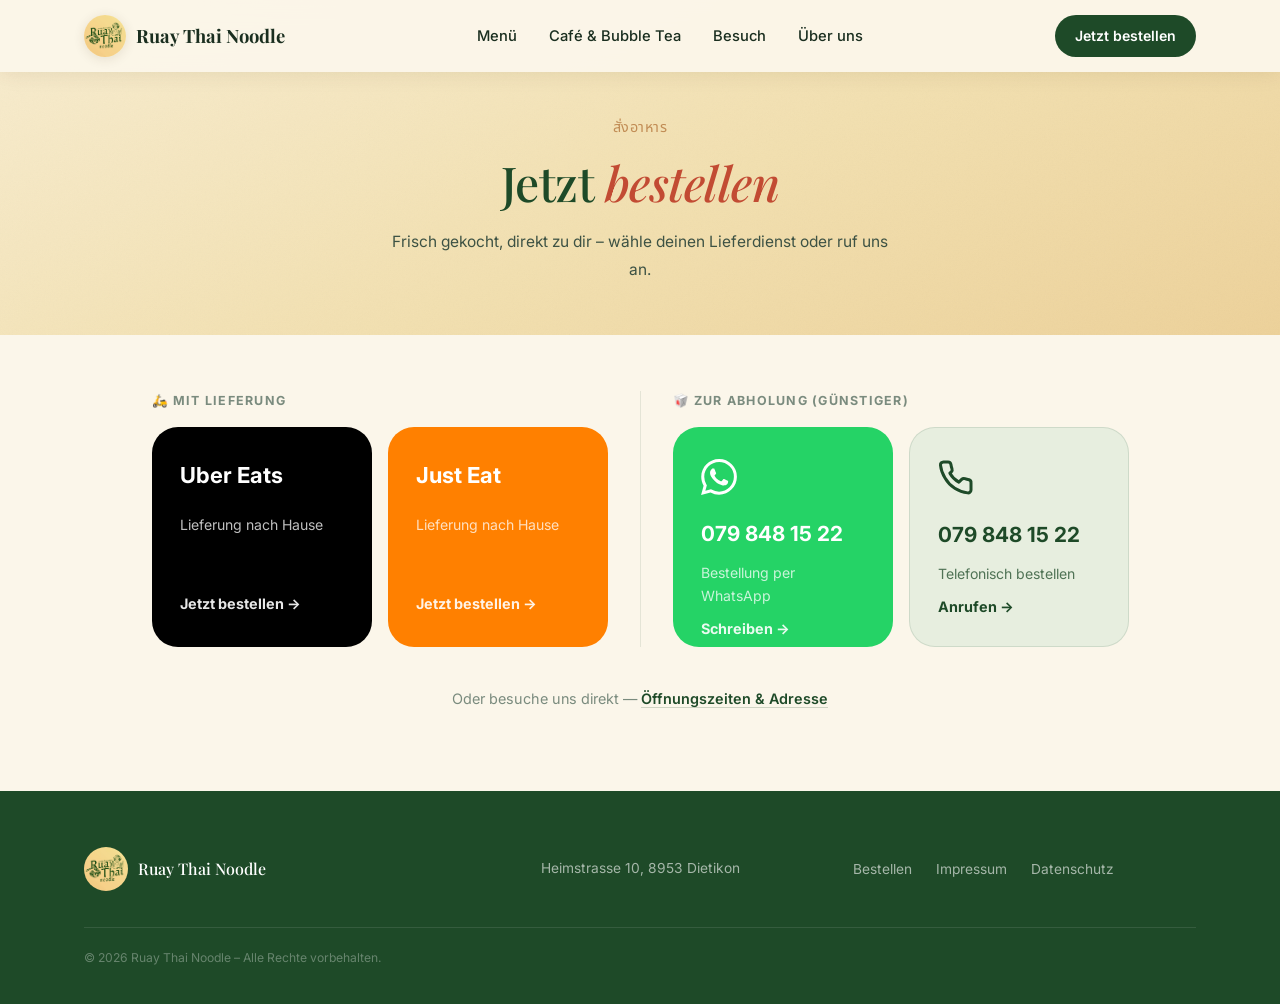
==== commit d618ac96: "Fix mobile hero: both buttons visible; redesign bestellen page with grouped order cards - Reduce her" ====
--- a/bestellen.html
+++ b/bestellen.html
@@ -56,8 +56,8 @@
           <ul>
             <li><a href="/#menu">Menü</a></li>
             <li><a href="/#cafe">Café &amp; Bubble Tea</a></li>
+            <li><a href="/#besuch">Besuch</a></li>
             <li><a href="/#ueber-uns">Über uns</a></li>
-            <li><a href="/#besuch">Besuch</a></li>
           </ul>
         </nav>
 
@@ -75,8 +75,8 @@
     <ul>
       <li><a href="/#menu">Menü</a></li>
       <li><a href="/#cafe">Café &amp; Bubble Tea</a></li>
+      <li><a href="/#besuch">Besuch</a></li>
       <li><a href="/#ueber-uns">Über uns</a></li>
-      <li><a href="/#besuch">Besuch</a></li>
     </ul>
     <a href="/bestellen" class="mobile-cta">Jetzt bestellen</a>
   </div>
@@ -99,41 +99,68 @@
   ══════════════════════════════════════════════ -->
   <main>
     <div class="container">
-      <div class="order-options">
-
-        <!-- Uber Eats -->
-        <a href="https://www.ubereats.com/ch-de/store/ruay-thai-noodle-takeaway/bPU6_3ZpRoq9q1JwL7ssKA" target="_blank" rel="noopener noreferrer" class="order-card order-card--uber">
-          <div class="order-card-logo">
-            <svg width="120" height="32" viewBox="0 0 120 32" fill="none" aria-label="Uber Eats">
-              <text x="0" y="24" font-family="'Inter', sans-serif" font-size="22" font-weight="700" fill="#fff">Uber Eats</text>
-            </svg>
-          </div>
-          <p class="order-card-desc">Lieferung nach Hause</p>
-          <span class="order-card-cta">Jetzt bestellen →</span>
-        </a>
-
-        <!-- Just Eat -->
-        <a href="https://www.just-eat.ch/speisekarte/ruay-thai-nudeln" target="_blank" rel="noopener noreferrer" class="order-card order-card--justeat">
-          <div class="order-card-logo">
-            <svg width="110" height="32" viewBox="0 0 110 32" fill="none" aria-label="Just Eat">
-              <text x="0" y="24" font-family="'Inter', sans-serif" font-size="22" font-weight="700" fill="#fff">Just Eat</text>
-            </svg>
-          </div>
-          <p class="order-card-desc">Lieferung nach Hause</p>
-          <span class="order-card-cta">Jetzt bestellen →</span>
-        </a>
-
-        <!-- Telefon -->
-        <a href="tel:+41798481522" class="order-card order-card--phone">
-          <div class="order-card-logo">
-            <svg width="36" height="36" viewBox="0 0 24 24" fill="none" stroke="currentColor" stroke-width="2" stroke-linecap="round" stroke-linejoin="round" aria-hidden="true">
-              <path d="M22 16.92v3a2 2 0 0 1-2.18 2 19.79 19.79 0 0 1-8.63-3.07A19.5 19.5 0 0 1 4.69 12 19.79 19.79 0 0 1 1.65 3.44 2 2 0 0 1 3.62 1.26h3a2 2 0 0 1 2 1.72 12.84 12.84 0 0 0 .7 2.81 2 2 0 0 1-.45 2.11L7.91 8.77a16 16 0 0 0 6 6l1.87-1.87a2 2 0 0 1 2.11-.45 12.84 12.84 0 0 0 2.81.7A2 2 0 0 1 22 15.25z"/>
-            </svg>
-          </div>
-          <p class="order-card-number">079 848 15 22</p>
-          <p class="order-card-desc">Telefonisch bestellen</p>
-          <span class="order-card-cta">Anrufen →</span>
-        </a>
+      <div class="order-sections">
+
+        <!-- Gruppe 1: Lieferung -->
+        <div class="order-group">
+          <p class="order-group-label">🛵 Mit Lieferung</p>
+          <div class="order-options">
+
+            <a href="https://www.ubereats.com/ch-de/store/ruay-thai-noodle-takeaway/bPU6_3ZpRoq9q1JwL7ssKA" target="_blank" rel="noopener noreferrer" class="order-card order-card--uber">
+              <div class="order-card-logo">
+                <svg width="120" height="32" viewBox="0 0 120 32" fill="none" aria-label="Uber Eats">
+                  <text x="0" y="24" font-family="'Inter', sans-serif" font-size="22" font-weight="700" fill="#fff">Uber Eats</text>
+                </svg>
+              </div>
+              <p class="order-card-desc">Lieferung nach Hause</p>
+              <span class="order-card-cta">Jetzt bestellen →</span>
+            </a>
+
+            <a href="https://www.just-eat.ch/speisekarte/ruay-thai-nudeln" target="_blank" rel="noopener noreferrer" class="order-card order-card--justeat">
+              <div class="order-card-logo">
+                <svg width="110" height="32" viewBox="0 0 110 32" fill="none" aria-label="Just Eat">
+                  <text x="0" y="24" font-family="'Inter', sans-serif" font-size="22" font-weight="700" fill="#fff">Just Eat</text>
+                </svg>
+              </div>
+              <p class="order-card-desc">Lieferung nach Hause</p>
+              <span class="order-card-cta">Jetzt bestellen →</span>
+            </a>
+
+          </div>
+        </div>
+
+        <!-- Divider -->
+        <div class="order-divider" aria-hidden="true"></div>
+
+        <!-- Gruppe 2: Direkt -->
+        <div class="order-group">
+          <p class="order-group-label">🥡 Zur Abholung (günstiger)</p>
+          <div class="order-options">
+
+            <a href="https://wa.me/41798481522" target="_blank" rel="noopener noreferrer" class="order-card order-card--whatsapp">
+              <div class="order-card-logo">
+                <svg width="36" height="36" viewBox="0 0 24 24" fill="currentColor" aria-hidden="true">
+                  <path d="M17.472 14.382c-.297-.149-1.758-.867-2.03-.967-.273-.099-.471-.148-.67.15-.197.297-.767.966-.94 1.164-.173.199-.347.223-.644.075-.297-.15-1.255-.463-2.39-1.475-.883-.788-1.48-1.761-1.653-2.059-.173-.297-.018-.458.13-.606.134-.133.298-.347.446-.52.149-.174.198-.298.298-.497.099-.198.05-.371-.025-.52-.075-.149-.669-1.612-.916-2.207-.242-.579-.487-.5-.669-.51-.173-.008-.371-.01-.57-.01-.198 0-.52.074-.792.372-.272.297-1.04 1.016-1.04 2.479 0 1.462 1.065 2.875 1.213 3.074.149.198 2.096 3.2 5.077 4.487.709.306 1.262.489 1.694.625.712.227 1.36.195 1.871.118.571-.085 1.758-.719 2.006-1.413.248-.694.248-1.289.173-1.413-.074-.124-.272-.198-.57-.347m-5.421 7.403h-.004a9.87 9.87 0 0 1-5.031-1.378l-.361-.214-3.741.982.998-3.648-.235-.374a9.86 9.86 0 0 1-1.51-5.26c.001-5.45 4.436-9.884 9.888-9.884 2.64 0 5.122 1.03 6.988 2.898a9.825 9.825 0 0 1 2.893 6.994c-.003 5.45-4.437 9.884-9.885 9.884m8.413-18.297A11.815 11.815 0 0 0 12.05 0C5.495 0 .16 5.335.157 11.892c0 2.096.547 4.142 1.588 5.945L.057 24l6.305-1.654a11.882 11.882 0 0 0 5.683 1.448h.005c6.554 0 11.89-5.335 11.893-11.893a11.821 11.821 0 0 0-3.48-8.413Z"/>
+                </svg>
+              </div>
+              <p class="order-card-number">079 848 15 22</p>
+              <p class="order-card-desc">Bestellung per WhatsApp</p>
+              <span class="order-card-cta">Schreiben →</span>
+            </a>
+
+            <a href="tel:+41798481522" class="order-card order-card--phone">
+              <div class="order-card-logo">
+                <svg width="36" height="36" viewBox="0 0 24 24" fill="none" stroke="currentColor" stroke-width="2" stroke-linecap="round" stroke-linejoin="round" aria-hidden="true">
+                  <path d="M22 16.92v3a2 2 0 0 1-2.18 2 19.79 19.79 0 0 1-8.63-3.07A19.5 19.5 0 0 1 4.69 12 19.79 19.79 0 0 1 1.65 3.44 2 2 0 0 1 3.62 1.26h3a2 2 0 0 1 2 1.72 12.84 12.84 0 0 0 .7 2.81 2 2 0 0 1-.45 2.11L7.91 8.77a16 16 0 0 0 6 6l1.87-1.87a2 2 0 0 1 2.11-.45 12.84 12.84 0 0 0 2.81.7A2 2 0 0 1 22 15.25z"/>
+                </svg>
+              </div>
+              <p class="order-card-number">079 848 15 22</p>
+              <p class="order-card-desc">Telefonisch bestellen</p>
+              <span class="order-card-cta">Anrufen →</span>
+            </a>
+
+          </div>
+        </div>
 
       </div>
 
--- a/assets/css/style.css
+++ b/assets/css/style.css
@@ -588,11 +588,34 @@
 /* Bestelloptionen */
 main { padding: 56px 0 80px; }
 
+.order-sections {
+  display: flex;
+  align-items: flex-start;
+  gap: 0;
+  margin-bottom: 40px;
+  flex-wrap: wrap;
+  width: fit-content;
+  margin-left: auto;
+  margin-right: auto;
+}
+.order-group { display: flex; flex-direction: column; gap: 16px; }
+.order-group-label {
+  font-size: .78rem;
+  font-weight: 700;
+  letter-spacing: .1em;
+  text-transform: uppercase;
+  color: var(--text-light);
+}
+.order-divider {
+  width: 1px;
+  background: rgba(30,74,40,.1);
+  align-self: stretch;
+  margin: 0 32px;
+}
 .order-options {
-  display: grid;
-  grid-template-columns: 1fr 1fr 1fr;
-  gap: 20px;
-  margin-bottom: 40px;
+  display: flex;
+  gap: 16px;
+  flex-wrap: wrap;
 }
 
 .order-card {
@@ -603,20 +626,23 @@
   border-radius: var(--r-md);
   text-decoration: none;
   transition: transform var(--t), box-shadow var(--t);
-  min-height: 200px;
+  width: 220px;
+  height: 220px;
 }
 .order-card:hover { transform: translateY(-4px); box-shadow: var(--shadow-lg); }
 
-.order-card--uber  { background: #000; color: #fff; }
-.order-card--justeat { background: #FF8000; color: #fff; }
-.order-card--phone { background: var(--calm-green); color: var(--green); border: 1.5px solid rgba(30,74,40,.12); }
+.order-card--uber     { background: #000; color: #fff; }
+.order-card--justeat  { background: #FF8000; color: #fff; }
+.order-card--whatsapp { background: #25D366; color: #fff; }
+.order-card--phone    { background: var(--calm-green); color: var(--green); border: 1.5px solid rgba(30,74,40,.12); }
 
 .order-card-logo { margin-bottom: 4px; }
 .order-card-number { font-size: 1.3rem; font-weight: 700; margin: 0; }
 .order-card-desc { font-size: .88rem; opacity: .75; margin: 0; flex: 1; }
 .order-card-cta { font-size: .9rem; font-weight: 700; margin-top: auto; }
 .order-card--uber .order-card-cta,
-.order-card--justeat .order-card-cta { color: rgba(255,255,255,.9); }
+.order-card--justeat .order-card-cta,
+.order-card--whatsapp .order-card-cta { color: rgba(255,255,255,.9); }
 .order-card--phone .order-card-cta { color: var(--green); }
 
 .order-note { text-align: center; font-size: .9rem; color: var(--text-light); }
@@ -929,7 +955,11 @@
   .nav-mobile { display: block; }
 
   /* ── Bestellen Optionen ── */
-  .order-options { grid-template-columns: 1fr; gap: 14px; }
+  .order-sections { flex-direction: column; gap: 32px; }
+  .order-divider { width: 100%; height: 1px; margin: 0; align-self: auto; }
+  .order-options { gap: 14px; }
+  .order-card { width: 100%; height: auto; }
+  .order-sections { width: 100%; }
   main { padding: 32px 0 60px; }
 
   /* ── Bestellen banner ── */
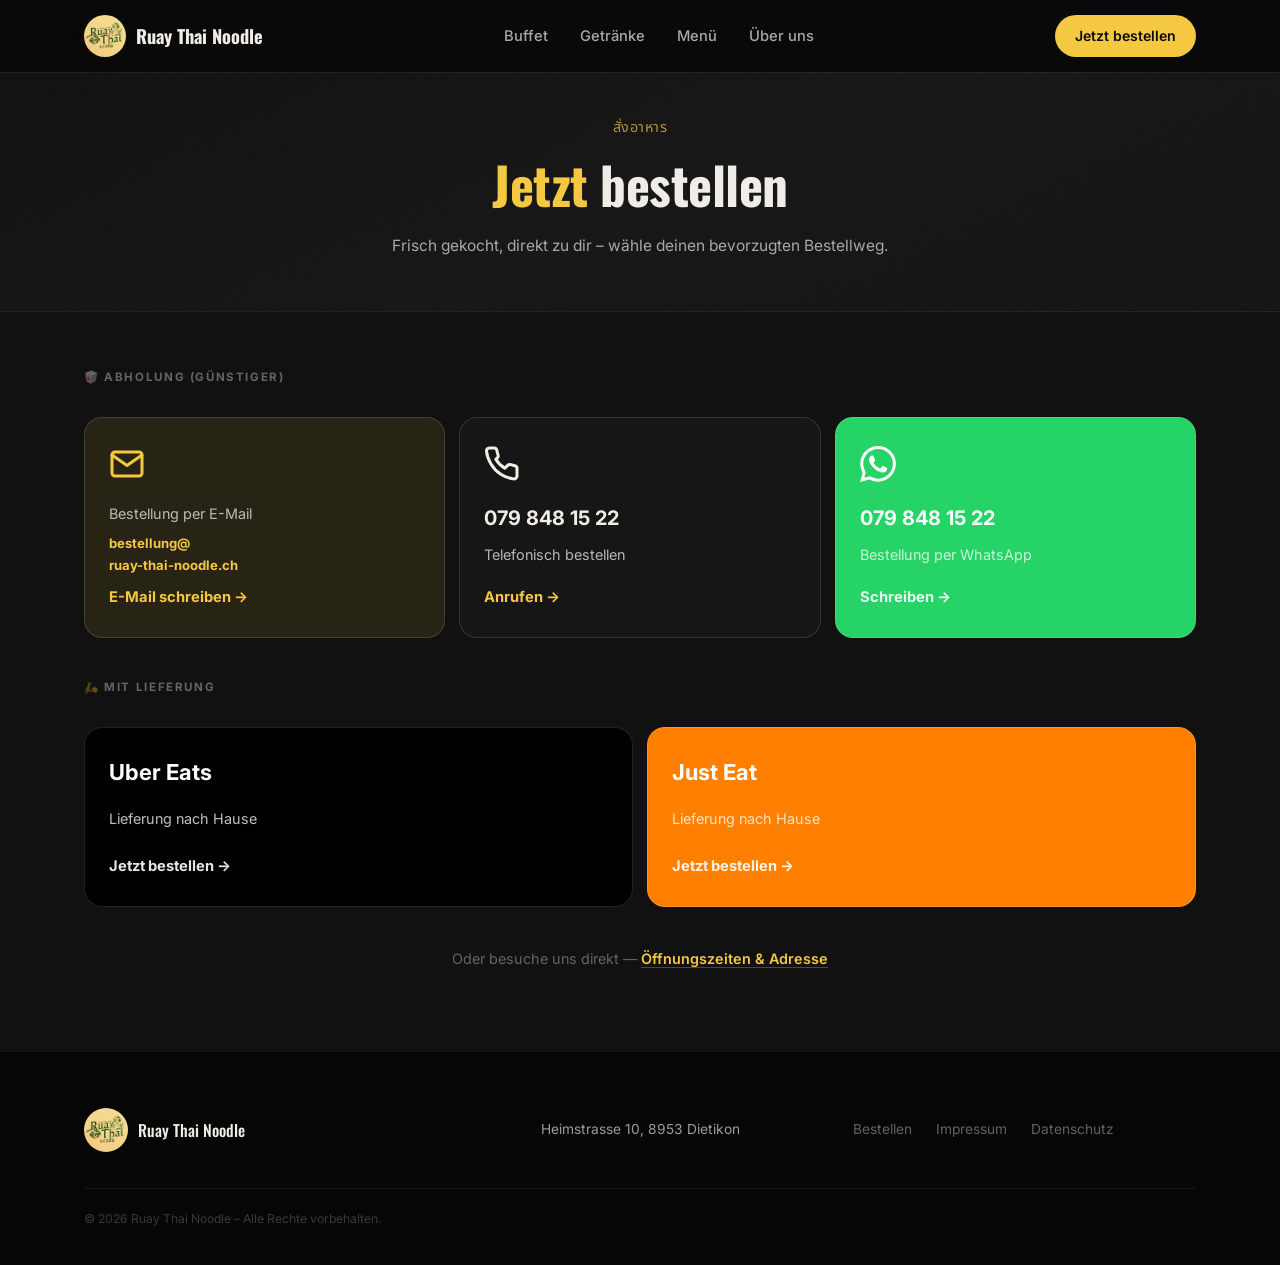
==== commit 70af11de: "Redesign: dark theme, new structure, customer content - Complete dark design (black bg, yellow accen" ====
--- a/bestellen.html
+++ b/bestellen.html
@@ -5,14 +5,16 @@
   <meta name="viewport" content="width=device-width, initial-scale=1.0" />
 
   <title>Bestellen – Ruay Thai Noodle Dietikon</title>
-  <meta name="description" content="Thai Essen bestellen bei Ruay Thai Noodle in Dietikon – über Uber Eats, Just Eat oder telefonisch unter 079 848 15 22." />
+  <meta name="description" content="Thai Essen bestellen bei Ruay Thai Noodle in Dietikon – per E-Mail, Telefon, WhatsApp, Uber Eats oder Just Eat. Abholung oder Lieferung." />
   <link rel="canonical" href="https://ruay-thai-noodle.ch/bestellen" />
 
   <meta property="og:type"        content="website" />
   <meta property="og:url"         content="https://ruay-thai-noodle.ch/bestellen" />
   <meta property="og:title"       content="Bestellen – Ruay Thai Noodle" />
-  <meta property="og:description" content="Thai Essen bestellen über Uber Eats, Just Eat oder telefonisch." />
-  <meta property="og:image"       content="https://ruay-thai-noodle.ch/Bilder/thai_streetfood.jpg" />
+  <meta property="og:description" content="Thai Essen bestellen – per E-Mail, Telefon, Uber Eats oder Just Eat." />
+  <meta property="og:image"       content="https://ruay-thai-noodle.ch/Bilder/Logo.avif" />
+  <meta property="og:image:width"  content="400" />
+  <meta property="og:image:height" content="400" />
 
   <link rel="icon"             href="Bilder/Logo.avif" type="image/avif" />
   <link rel="apple-touch-icon" href="Bilder/Logo.avif" />
@@ -20,9 +22,145 @@
 
   <link rel="preconnect" href="https://fonts.googleapis.com" />
   <link rel="preconnect" href="https://fonts.gstatic.com" crossorigin />
-  <link href="https://fonts.googleapis.com/css2?family=Playfair+Display:ital,wght@0,500;0,700;1,500&family=Inter:wght@300;400;500;600&family=Noto+Sans+Thai:wght@400;600&display=swap" rel="stylesheet" />
+  <link href="https://fonts.googleapis.com/css2?family=Oswald:wght@600;700&family=Playfair+Display:ital,wght@0,500;0,700;1,500&family=Inter:wght@300;400;500;600&family=Noto+Sans+Thai:wght@400;600&display=swap" rel="stylesheet" />
 
   <link rel="stylesheet" href="assets/css/style.css" />
+
+  <style>
+    /* ─── Dark Theme Override ─── */
+    :root {
+      --bg:      #0A0A0A;
+      --bg-2:    #111111;
+      --bg-card: #161616;
+      --accent:  #F5C842;
+      --text:    #F0EDE6;
+      --text-mid: rgba(240,237,230,.68);
+      --text-lt:  rgba(240,237,230,.38);
+      --brd-sub:  rgba(255,255,255,.07);
+    }
+
+    body { background: var(--bg); color: var(--text); }
+
+    /* Nav */
+    #navbar,
+    #navbar.scrolled { background: rgba(10,10,10,.96); backdrop-filter: blur(16px); -webkit-backdrop-filter: blur(16px); box-shadow: 0 1px 0 rgba(255,255,255,.06); }
+    .nav-brand-name { font-family: 'Oswald', sans-serif; color: var(--text); }
+    nav ul a { color: rgba(240,237,230,.7); }
+    nav ul a:hover, nav ul a.active { background: rgba(245,200,66,.1); color: var(--accent); }
+    .nav-cta { background: var(--accent); color: #0A0A0A; }
+    .nav-cta:hover { background: #D4A820; }
+    .hamburger span { background: var(--text); }
+    .nav-mobile { background: rgba(10,10,10,.98); }
+    .nav-mobile ul a { color: rgba(240,237,230,.7); }
+    .nav-mobile ul a:hover { background: rgba(245,200,66,.08); color: var(--accent); }
+    .nav-mobile .mobile-cta { background: var(--accent); color: #0A0A0A; }
+
+    /* Banner */
+    .order-banner {
+      background: linear-gradient(155deg, #0D0D0D 0%, #141414 55%, #111 100%);
+      border-bottom: 1px solid rgba(245,200,66,.1);
+    }
+    .order-banner-thai { color: var(--accent); opacity: .7; }
+    .order-banner h1 { font-family: 'Oswald', sans-serif; color: var(--accent); font-size: clamp(2.2rem, 5vw, 3.2rem); font-weight: 700; }
+    .order-banner h1 em { font-style: normal; color: var(--text); }
+    .order-banner-sub { color: var(--text-mid); }
+
+    /* Main */
+    main { background: var(--bg-2); }
+
+    /* Group labels */
+    .order-group-label { color: var(--text-lt); }
+
+    /* Divider */
+    .order-divider { background: rgba(255,255,255,.07); }
+
+    /* Cards – base */
+    .order-card { border-radius: 18px; }
+    .order-card:hover { box-shadow: 0 12px 40px rgba(0,0,0,.5); }
+
+    /* Phone card → dark */
+    .order-card--phone {
+      background: var(--bg-card);
+      color: var(--text);
+      border: 1px solid var(--brd-sub);
+    }
+    .order-card--phone .order-card-cta { color: var(--accent); }
+
+    /* Email card → accent */
+    .order-card--email {
+      background: rgba(245,200,66,.1);
+      color: var(--text);
+      border: 1px solid rgba(245,200,66,.2);
+    }
+    .order-card--email svg { color: var(--accent); }
+    .order-card--email .order-card-cta { color: var(--accent); }
+    .order-card--email .order-card-number { color: var(--accent); font-size: .82rem !important; }
+
+    /* ─── Layout overrides ─── */
+    .order-sections {
+      display: flex;
+      flex-direction: column;
+      gap: 40px;
+      width: 100%;
+      margin-bottom: 40px;
+    }
+    .order-group { width: 100%; }
+    .order-group-label {
+      font-size: .72rem;
+      font-weight: 700;
+      letter-spacing: .14em;
+      text-transform: uppercase;
+      color: var(--text-lt);
+      margin-bottom: 14px;
+      display: block;
+    }
+    .order-options {
+      display: grid;
+      gap: 14px;
+    }
+    /* Abholung: 3 cards */
+    .order-group:first-child .order-options {
+      grid-template-columns: repeat(3, 1fr);
+    }
+    /* Lieferung: 2 cards */
+    .order-group:last-child .order-options {
+      grid-template-columns: repeat(2, 1fr);
+    }
+    .order-card {
+      width: 100%;
+      height: auto;
+      min-height: 180px;
+      padding: 28px 24px;
+      border-radius: 18px;
+      display: flex;
+      flex-direction: column;
+      gap: 8px;
+      border: 1px solid rgba(255,255,255,.13) !important;
+    }
+    .order-card-logo { margin-bottom: 4px; }
+    .order-card-number { font-size: 1.25rem; font-weight: 700; margin: 0; }
+    .order-card-desc { font-size: .9rem; opacity: .75; flex: 1; margin: 0; }
+    .order-card-cta { font-size: .92rem; font-weight: 700; margin-top: auto; }
+    .order-divider { display: none; }
+
+    /* Note */
+    .order-note { color: var(--text-lt); }
+    .order-note a { color: var(--accent); border-bottom-color: rgba(245,200,66,.3); }
+    .order-note a:hover { color: var(--text); }
+
+    @media (max-width: 768px) {
+      .order-group:first-child .order-options { grid-template-columns: 1fr; }
+      .order-group:last-child .order-options { grid-template-columns: 1fr; }
+    }
+
+    /* Footer */
+    footer { background: #060606; border-top: 1px solid rgba(255,255,255,.06); color: rgba(240,237,230,.45); }
+    .footer-name { color: var(--text); font-family: 'Oswald', sans-serif; }
+    .footer-nav a { color: rgba(240,237,230,.4); }
+    .footer-nav a:hover { color: var(--text); }
+    .footer-divider { border-color: rgba(255,255,255,.06); }
+    .footer-copy { color: rgba(240,237,230,.22); }
+  </style>
 
   <script type="application/ld+json">
   {
@@ -38,9 +176,9 @@
 
 <body>
 
-  <!-- ══════════════════════════════════════════════
+  <!-- ════════════════════
        NAVIGATION
-  ══════════════════════════════════════════════ -->
+  ════════════════════ -->
   <header id="navbar" class="scrolled visible" role="banner">
     <div class="container">
       <div class="nav-inner">
@@ -54,9 +192,9 @@
 
         <nav aria-label="Hauptnavigation">
           <ul>
+            <li><a href="/#mittagsbuffet">Buffet</a></li>
+            <li><a href="/#getraenke">Getränke</a></li>
             <li><a href="/#menu">Menü</a></li>
-            <li><a href="/#cafe">Café &amp; Bubble Tea</a></li>
-            <li><a href="/#besuch">Besuch</a></li>
             <li><a href="/#ueber-uns">Über uns</a></li>
           </ul>
         </nav>
@@ -73,35 +211,80 @@
 
   <div class="nav-mobile" id="navMobile" role="dialog" aria-label="Mobilnavigation">
     <ul>
+      <li><a href="/#mittagsbuffet">Buffet</a></li>
+      <li><a href="/#getraenke">Getränke</a></li>
       <li><a href="/#menu">Menü</a></li>
-      <li><a href="/#cafe">Café &amp; Bubble Tea</a></li>
-      <li><a href="/#besuch">Besuch</a></li>
       <li><a href="/#ueber-uns">Über uns</a></li>
     </ul>
     <a href="/bestellen" class="mobile-cta">Jetzt bestellen</a>
   </div>
 
 
-  <!-- ══════════════════════════════════════════════
+  <!-- ════════════════════
        BANNER
-  ══════════════════════════════════════════════ -->
+  ════════════════════ -->
   <div class="order-banner grain">
     <div class="container">
       <p class="order-banner-thai">สั่งอาหาร</p>
       <h1>Jetzt <em>bestellen</em></h1>
-      <p class="order-banner-sub">Frisch gekocht, direkt zu dir – wähle deinen Lieferdienst oder ruf uns an.</p>
+      <p class="order-banner-sub">Frisch gekocht, direkt zu dir – wähle deinen bevorzugten Bestellweg.</p>
     </div>
   </div>
 
 
-  <!-- ══════════════════════════════════════════════
+  <!-- ════════════════════
        BESTELLOPTIONEN
-  ══════════════════════════════════════════════ -->
+  ════════════════════ -->
   <main>
     <div class="container">
       <div class="order-sections">
 
-        <!-- Gruppe 1: Lieferung -->
+        <!-- Gruppe 1: Abholung -->
+        <div class="order-group">
+          <p class="order-group-label">🥡 Abholung (günstiger)</p>
+          <div class="order-options">
+
+            <a href="mailto:bestellung@ruay-thai-noodle.ch" class="order-card order-card--email">
+              <div class="order-card-logo">
+                <svg width="36" height="36" viewBox="0 0 24 24" fill="none" stroke="currentColor" stroke-width="2" stroke-linecap="round" stroke-linejoin="round" aria-hidden="true">
+                  <path d="M4 4h16c1.1 0 2 .9 2 2v12c0 1.1-.9 2-2 2H4c-1.1 0-2-.9-2-2V6c0-1.1.9-2 2-2z"/>
+                  <polyline points="22,6 12,13 2,6"/>
+                </svg>
+              </div>
+              <p class="order-card-desc">Bestellung per E-Mail</p>
+              <p class="order-card-number" style="font-size:.85rem;">bestellung@<br/>ruay-thai-noodle.ch</p>
+              <span class="order-card-cta">E-Mail schreiben &rarr;</span>
+            </a>
+
+            <a href="tel:+41798481522" class="order-card order-card--phone">
+              <div class="order-card-logo">
+                <svg width="36" height="36" viewBox="0 0 24 24" fill="none" stroke="currentColor" stroke-width="2" stroke-linecap="round" stroke-linejoin="round" aria-hidden="true">
+                  <path d="M22 16.92v3a2 2 0 0 1-2.18 2 19.79 19.79 0 0 1-8.63-3.07A19.5 19.5 0 0 1 4.69 12 19.79 19.79 0 0 1 1.65 3.44 2 2 0 0 1 3.62 1.26h3a2 2 0 0 1 2 1.72 12.84 12.84 0 0 0 .7 2.81 2 2 0 0 1-.45 2.11L7.91 8.77a16 16 0 0 0 6 6l1.87-1.87a2 2 0 0 1 2.11-.45 12.84 12.84 0 0 0 2.81.7A2 2 0 0 1 22 15.25z"/>
+                </svg>
+              </div>
+              <p class="order-card-number">079 848 15 22</p>
+              <p class="order-card-desc">Telefonisch bestellen</p>
+              <span class="order-card-cta">Anrufen &rarr;</span>
+            </a>
+
+            <a href="https://wa.me/41798481522" target="_blank" rel="noopener noreferrer" class="order-card order-card--whatsapp">
+              <div class="order-card-logo">
+                <svg width="36" height="36" viewBox="0 0 24 24" fill="currentColor" aria-hidden="true">
+                  <path d="M17.472 14.382c-.297-.149-1.758-.867-2.03-.967-.273-.099-.471-.148-.67.15-.197.297-.767.966-.94 1.164-.173.199-.347.223-.644.075-.297-.15-1.255-.463-2.39-1.475-.883-.788-1.48-1.761-1.653-2.059-.173-.297-.018-.458.13-.606.134-.133.298-.347.446-.52.149-.174.198-.298.298-.497.099-.198.05-.371-.025-.52-.075-.149-.669-1.612-.916-2.207-.242-.579-.487-.5-.669-.51-.173-.008-.371-.01-.57-.01-.198 0-.52.074-.792.372-.272.297-1.04 1.016-1.04 2.479 0 1.462 1.065 2.875 1.213 3.074.149.198 2.096 3.2 5.077 4.487.709.306 1.262.489 1.694.625.712.227 1.36.195 1.871.118.571-.085 1.758-.719 2.006-1.413.248-.694.248-1.289.173-1.413-.074-.124-.272-.198-.57-.347m-5.421 7.403h-.004a9.87 9.87 0 0 1-5.031-1.378l-.361-.214-3.741.982.998-3.648-.235-.374a9.86 9.86 0 0 1-1.51-5.26c.001-5.45 4.436-9.884 9.888-9.884 2.64 0 5.122 1.03 6.988 2.898a9.825 9.825 0 0 1 2.893 6.994c-.003 5.45-4.437 9.884-9.885 9.884m8.413-18.297A11.815 11.815 0 0 0 12.05 0C5.495 0 .16 5.335.157 11.892c0 2.096.547 4.142 1.588 5.945L.057 24l6.305-1.654a11.882 11.882 0 0 0 5.683 1.448h.005c6.554 0 11.89-5.335 11.893-11.893a11.821 11.821 0 0 0-3.48-8.413Z"/>
+                </svg>
+              </div>
+              <p class="order-card-number">079 848 15 22</p>
+              <p class="order-card-desc">Bestellung per WhatsApp</p>
+              <span class="order-card-cta">Schreiben &rarr;</span>
+            </a>
+
+          </div>
+        </div>
+
+        <!-- Divider -->
+        <div class="order-divider" aria-hidden="true"></div>
+
+        <!-- Gruppe 2: Lieferung -->
         <div class="order-group">
           <p class="order-group-label">🛵 Mit Lieferung</p>
           <div class="order-options">
@@ -113,7 +296,7 @@
                 </svg>
               </div>
               <p class="order-card-desc">Lieferung nach Hause</p>
-              <span class="order-card-cta">Jetzt bestellen →</span>
+              <span class="order-card-cta">Jetzt bestellen &rarr;</span>
             </a>
 
             <a href="https://www.just-eat.ch/speisekarte/ruay-thai-nudeln" target="_blank" rel="noopener noreferrer" class="order-card order-card--justeat">
@@ -123,40 +306,7 @@
                 </svg>
               </div>
               <p class="order-card-desc">Lieferung nach Hause</p>
-              <span class="order-card-cta">Jetzt bestellen →</span>
-            </a>
-
-          </div>
-        </div>
-
-        <!-- Divider -->
-        <div class="order-divider" aria-hidden="true"></div>
-
-        <!-- Gruppe 2: Direkt -->
-        <div class="order-group">
-          <p class="order-group-label">🥡 Zur Abholung (günstiger)</p>
-          <div class="order-options">
-
-            <a href="https://wa.me/41798481522" target="_blank" rel="noopener noreferrer" class="order-card order-card--whatsapp">
-              <div class="order-card-logo">
-                <svg width="36" height="36" viewBox="0 0 24 24" fill="currentColor" aria-hidden="true">
-                  <path d="M17.472 14.382c-.297-.149-1.758-.867-2.03-.967-.273-.099-.471-.148-.67.15-.197.297-.767.966-.94 1.164-.173.199-.347.223-.644.075-.297-.15-1.255-.463-2.39-1.475-.883-.788-1.48-1.761-1.653-2.059-.173-.297-.018-.458.13-.606.134-.133.298-.347.446-.52.149-.174.198-.298.298-.497.099-.198.05-.371-.025-.52-.075-.149-.669-1.612-.916-2.207-.242-.579-.487-.5-.669-.51-.173-.008-.371-.01-.57-.01-.198 0-.52.074-.792.372-.272.297-1.04 1.016-1.04 2.479 0 1.462 1.065 2.875 1.213 3.074.149.198 2.096 3.2 5.077 4.487.709.306 1.262.489 1.694.625.712.227 1.36.195 1.871.118.571-.085 1.758-.719 2.006-1.413.248-.694.248-1.289.173-1.413-.074-.124-.272-.198-.57-.347m-5.421 7.403h-.004a9.87 9.87 0 0 1-5.031-1.378l-.361-.214-3.741.982.998-3.648-.235-.374a9.86 9.86 0 0 1-1.51-5.26c.001-5.45 4.436-9.884 9.888-9.884 2.64 0 5.122 1.03 6.988 2.898a9.825 9.825 0 0 1 2.893 6.994c-.003 5.45-4.437 9.884-9.885 9.884m8.413-18.297A11.815 11.815 0 0 0 12.05 0C5.495 0 .16 5.335.157 11.892c0 2.096.547 4.142 1.588 5.945L.057 24l6.305-1.654a11.882 11.882 0 0 0 5.683 1.448h.005c6.554 0 11.89-5.335 11.893-11.893a11.821 11.821 0 0 0-3.48-8.413Z"/>
-                </svg>
-              </div>
-              <p class="order-card-number">079 848 15 22</p>
-              <p class="order-card-desc">Bestellung per WhatsApp</p>
-              <span class="order-card-cta">Schreiben →</span>
-            </a>
-
-            <a href="tel:+41798481522" class="order-card order-card--phone">
-              <div class="order-card-logo">
-                <svg width="36" height="36" viewBox="0 0 24 24" fill="none" stroke="currentColor" stroke-width="2" stroke-linecap="round" stroke-linejoin="round" aria-hidden="true">
-                  <path d="M22 16.92v3a2 2 0 0 1-2.18 2 19.79 19.79 0 0 1-8.63-3.07A19.5 19.5 0 0 1 4.69 12 19.79 19.79 0 0 1 1.65 3.44 2 2 0 0 1 3.62 1.26h3a2 2 0 0 1 2 1.72 12.84 12.84 0 0 0 .7 2.81 2 2 0 0 1-.45 2.11L7.91 8.77a16 16 0 0 0 6 6l1.87-1.87a2 2 0 0 1 2.11-.45 12.84 12.84 0 0 0 2.81.7A2 2 0 0 1 22 15.25z"/>
-                </svg>
-              </div>
-              <p class="order-card-number">079 848 15 22</p>
-              <p class="order-card-desc">Telefonisch bestellen</p>
-              <span class="order-card-cta">Anrufen →</span>
+              <span class="order-card-cta">Jetzt bestellen &rarr;</span>
             </a>
 
           </div>
--- a/assets/css/style.css
+++ b/assets/css/style.css
@@ -635,6 +635,7 @@
 .order-card--justeat  { background: #FF8000; color: #fff; }
 .order-card--whatsapp { background: #25D366; color: #fff; }
 .order-card--phone    { background: var(--calm-green); color: var(--green); border: 1.5px solid rgba(30,74,40,.12); }
+.order-card--email    { background: var(--green); color: #fff; }
 
 .order-card-logo { margin-bottom: 4px; }
 .order-card-number { font-size: 1.3rem; font-weight: 700; margin: 0; }
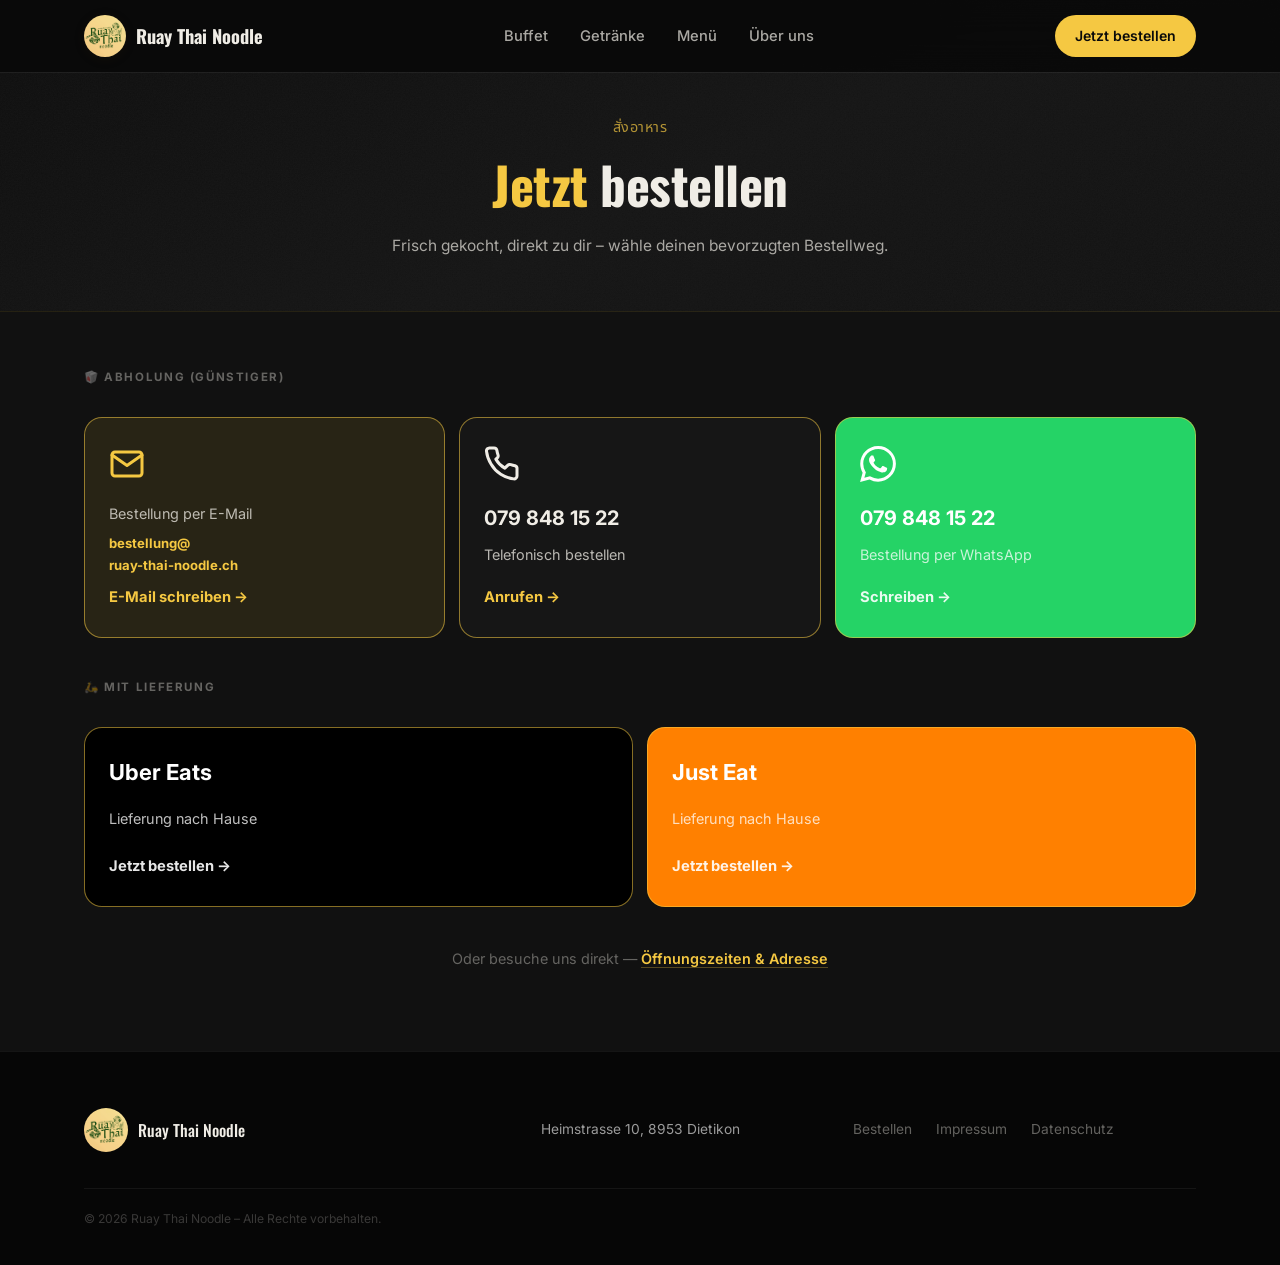
==== commit 77e2377c: "Refactor Hauptgerichte: renumber 1–11, 2-col compact grid, fix nav/menu links Co-Authored-By: Claude" ====
--- a/bestellen.html
+++ b/bestellen.html
@@ -135,7 +135,7 @@
       display: flex;
       flex-direction: column;
       gap: 8px;
-      border: 1px solid rgba(255,255,255,.13) !important;
+      border: 1.5px solid rgba(245,200,66,.55) !important;
     }
     .order-card-logo { margin-bottom: 4px; }
     .order-card-number { font-size: 1.25rem; font-weight: 700; margin: 0; }
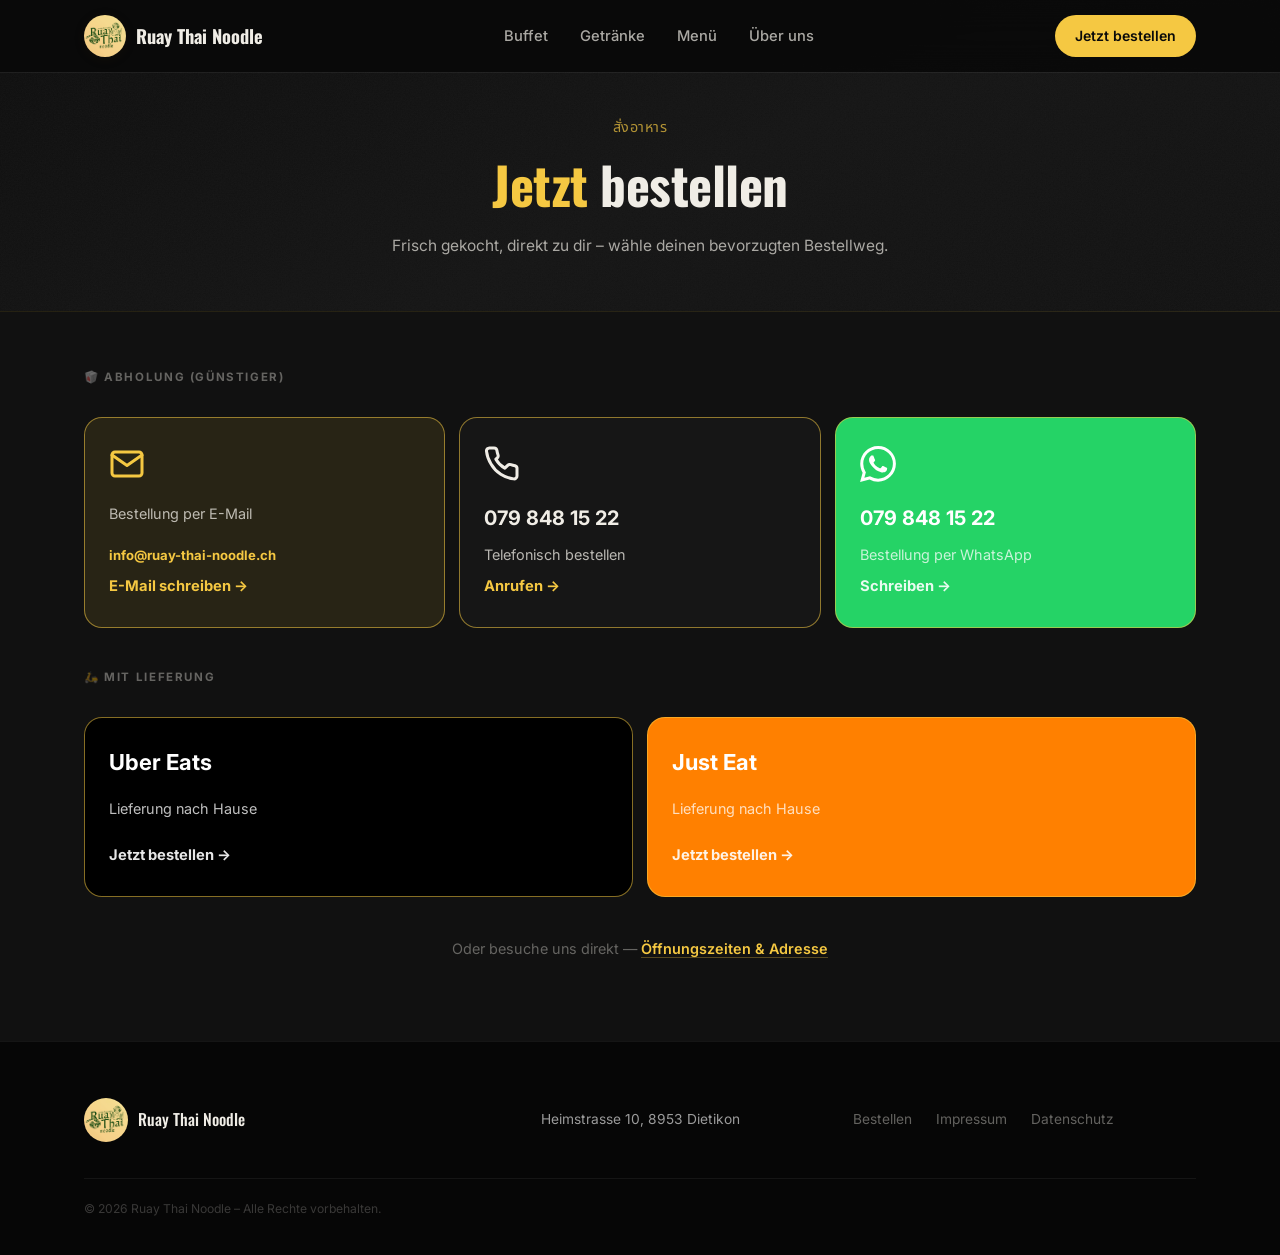
==== commit 7f601fd5: "Major redesign: Über uns zigzag, dark theme legal pages, mobile optimizations - Über uns: zigzag lay" ====
--- a/bestellen.html
+++ b/bestellen.html
@@ -244,7 +244,7 @@
           <p class="order-group-label">🥡 Abholung (günstiger)</p>
           <div class="order-options">
 
-            <a href="mailto:bestellung@ruay-thai-noodle.ch" class="order-card order-card--email">
+            <a href="mailto:info@ruay-thai-noodle.ch" class="order-card order-card--email">
               <div class="order-card-logo">
                 <svg width="36" height="36" viewBox="0 0 24 24" fill="none" stroke="currentColor" stroke-width="2" stroke-linecap="round" stroke-linejoin="round" aria-hidden="true">
                   <path d="M4 4h16c1.1 0 2 .9 2 2v12c0 1.1-.9 2-2 2H4c-1.1 0-2-.9-2-2V6c0-1.1.9-2 2-2z"/>
@@ -252,7 +252,7 @@
                 </svg>
               </div>
               <p class="order-card-desc">Bestellung per E-Mail</p>
-              <p class="order-card-number" style="font-size:.85rem;">bestellung@<br/>ruay-thai-noodle.ch</p>
+              <p class="order-card-number" style="font-size:.85rem;white-space:nowrap;">info@ruay-thai-noodle.ch</p>
               <span class="order-card-cta">E-Mail schreiben &rarr;</span>
             </a>
 
